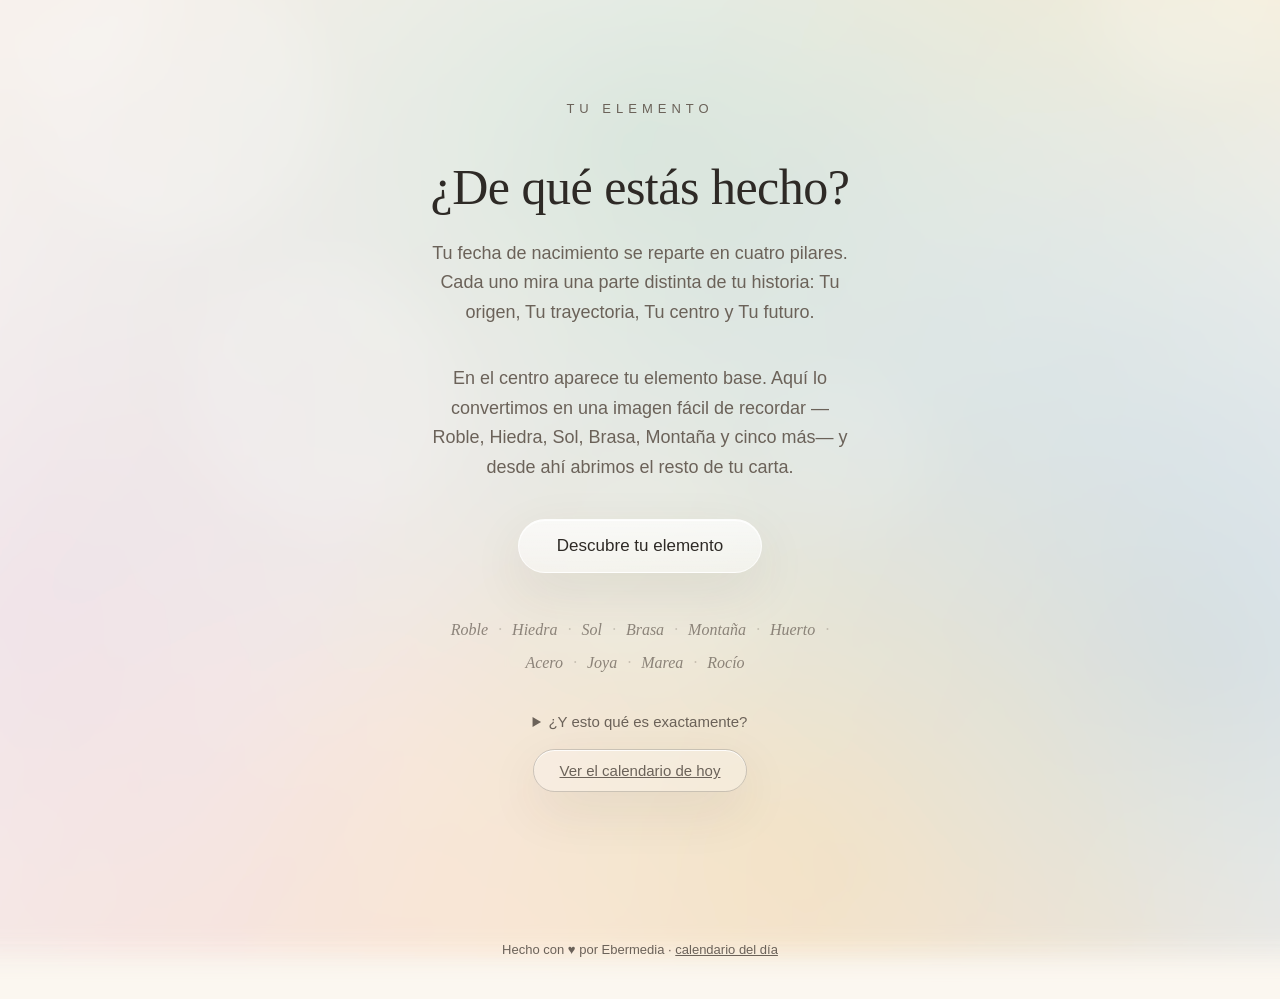
==== index.html @ c02568e8 "Publish Tu Elemento V1 Artx" ====
<!doctype html>
<html lang="es">
<head>
<meta charset="utf-8">
<meta name="viewport" content="width=device-width,initial-scale=1">
<meta http-equiv="Cache-Control" content="no-store, no-cache, must-revalidate, max-age=0">
<meta http-equiv="Pragma" content="no-cache">
<meta http-equiv="Expires" content="0">
<meta name="theme-color" content="#FBF7F0">
<meta name="tu-elemento-release" content="V1 Artx">
<title>Tu Elemento</title>
<style>html,body{margin:0;min-height:100%;background:#FBF7F0;color:#2E2A26;font-family:-apple-system,BlinkMacSystemFont,"Segoe UI",sans-serif}body{display:grid;place-items:center}span{font-family:Georgia,serif;font-style:italic;font-size:18px;opacity:.58}</style>
</head>
<body><span>Abriendo Tu Elemento · Artx…</span><script>location.replace('v11/'+(location.search||''));</script></body>
</html>
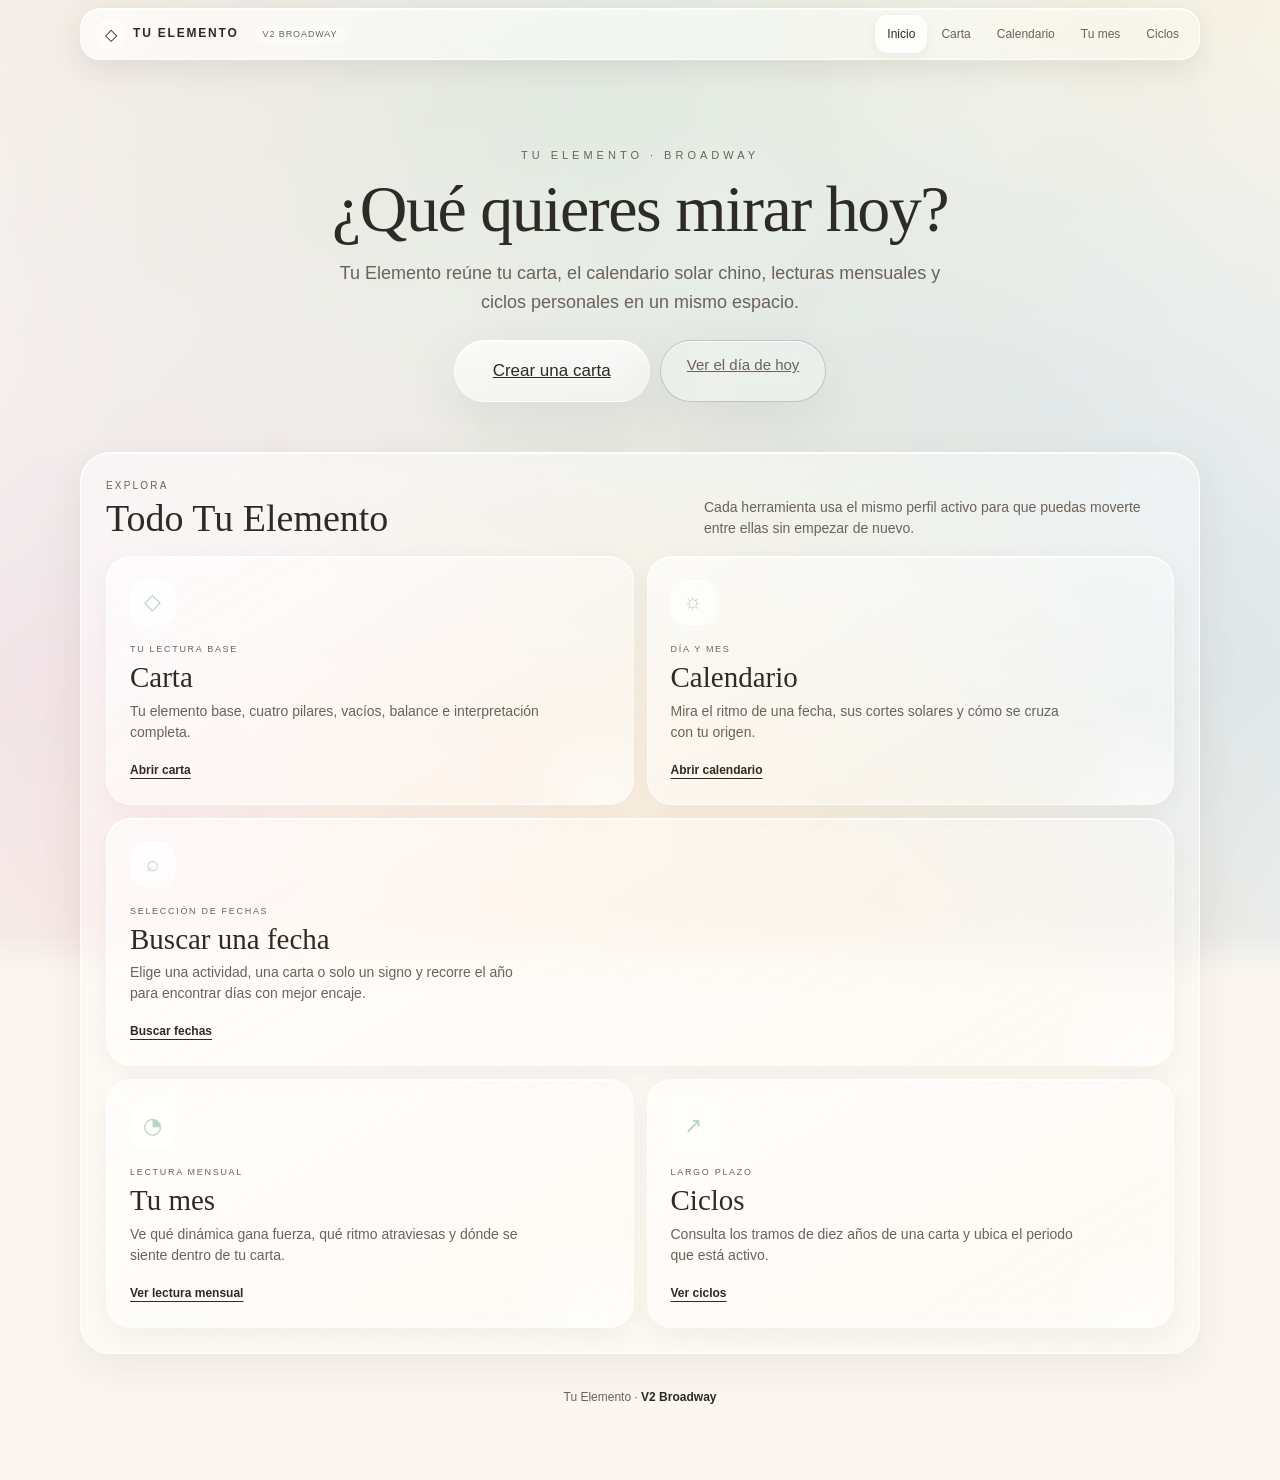
==== commit f81e2718: "Make Broadway ecosystem hub the new home" ====
--- a/index.html
+++ b/index.html
@@ -4,12 +4,48 @@
 <meta charset="utf-8">
 <meta name="viewport" content="width=device-width,initial-scale=1">
 <meta http-equiv="Cache-Control" content="no-store, no-cache, must-revalidate, max-age=0">
-<meta http-equiv="Pragma" content="no-cache">
-<meta http-equiv="Expires" content="0">
 <meta name="theme-color" content="#FBF7F0">
-<meta name="tu-elemento-release" content="V1 Artx">
+<meta name="tu-elemento-release" content="V2 Broadway">
 <title>Tu Elemento</title>
-<style>html,body{margin:0;min-height:100%;background:#FBF7F0;color:#2E2A26;font-family:-apple-system,BlinkMacSystemFont,"Segoe UI",sans-serif}body{display:grid;place-items:center}span{font-family:Georgia,serif;font-style:italic;font-size:18px;opacity:.58}</style>
+<meta name="description" content="Tu carta, calendario solar chino, lectura mensual, búsqueda de fechas y ciclos en un mismo lugar.">
+<link rel="stylesheet" href="v11/app.css?b=2.0.0-broadway">
+<link rel="stylesheet" href="v11/ecosistema.css?b=2.0.0-broadway">
+<link rel="stylesheet" href="v11/broadway-home.css?b=2.0.0-broadway">
 </head>
-<body><span>Abriendo Tu Elemento · Artx…</span><script>location.replace('v11/'+(location.search||''));</script></body>
+<body class="broadwayHome">
+<div id="fondo" aria-hidden="true"></div>
+<main>
+  <header class="bwHero">
+    <p class="bwKicker">Tu Elemento · Broadway</p>
+    <h1 id="bwTitulo">¿Qué quieres mirar hoy?</h1>
+    <p class="bwIntro" id="bwIntro">Tu carta y tus herramientas viven ahora en un mismo lugar.</p>
+    <div class="bwHeroAcciones"><a class="btn" href="nueva.html">Crear una carta</a><a class="btn fantasma" data-tool="calendario" href="calendario.html">Ver el día de hoy</a></div>
+  </header>
+
+  <section class="bwSeccion" id="bwSeccionCartas" hidden>
+    <div class="bwSeccionCab"><div><p class="mini">Tus cartas</p><h2>Aquí están tus cartas</h2></div><p>Abre una lectura o entra directamente al calendario o al mes de esa persona.</p></div>
+    <div class="bwCartas" id="bwCartas"></div>
+  </section>
+
+  <section class="bwSeccion">
+    <div class="bwSeccionCab"><div><p class="mini">Explora</p><h2>Todo Tu Elemento</h2></div><p>Cada herramienta usa el mismo perfil activo para que puedas moverte entre ellas sin empezar de nuevo.</p></div>
+    <div class="bwHerramientas">
+      <a class="bwTool" data-tool="carta" href="carta.html"><span class="bwToolIcon">◇</span><span class="tag">Tu lectura base</span><h3>Carta</h3><p>Tu elemento base, cuatro pilares, vacíos, balance e interpretación completa.</p><span class="abrir">Abrir carta</span></a>
+      <a class="bwTool" data-tool="calendario" href="calendario.html"><span class="bwToolIcon">☼</span><span class="tag">Día y mes</span><h3>Calendario</h3><p>Mira el ritmo de una fecha, sus cortes solares y cómo se cruza con tu origen.</p><span class="abrir">Abrir calendario</span></a>
+      <a class="bwTool bwToolDestacado" data-tool="buscar" href="calendario.html?vista=buscar"><span class="bwToolIcon">⌕</span><span class="tag">Selección de fechas</span><h3>Buscar una fecha</h3><p>Elige una actividad, una carta o solo un signo y recorre el año para encontrar días con mejor encaje.</p><span class="abrir">Buscar fechas</span></a>
+      <a class="bwTool" data-tool="mes" href="mes.html"><span class="bwToolIcon">◔</span><span class="tag">Lectura mensual</span><h3>Tu mes</h3><p>Ve qué dinámica gana fuerza, qué ritmo atraviesas y dónde se siente dentro de tu carta.</p><span class="abrir">Ver lectura mensual</span></a>
+      <a class="bwTool" data-tool="ciclos" href="ciclos.html"><span class="bwToolIcon">↗</span><span class="tag">Largo plazo</span><h3>Ciclos</h3><p>Consulta los tramos de diez años de una carta y ubica el periodo que está activo.</p><span class="abrir">Ver ciclos</span></a>
+    </div>
+  </section>
+  <p class="bwPie">Tu Elemento · <b>V2 Broadway</b></p>
+</main>
+<script src="v11/release.js?b=2.0.0-broadway"></script>
+<script src="v11/acuarela.js?b=2.0.0-broadway"></script>
+<script src="v11/zonas.js?b=2.0.0-broadway"></script>
+<script src="v11/motor.js?b=2.0.0-broadway"></script>
+<script src="v11/traduccion.js?b=2.0.0-broadway"></script>
+<script src="v11/base.js?b=2.0.0-broadway"></script>
+<script src="v11/ecosistema.js?b=2.0.0-broadway"></script>
+<script src="v11/broadway-home.js?b=2.0.0-broadway"></script>
+</body>
 </html>
--- a/v11/app.css
+++ b/v11/app.css
@@ -0,0 +1,526 @@
+/* TU ELEMENTO — estilos compartidos por la carta y el calendario */
+
+  :root {
+    --tinta:#2E2A26; --tinta-suave:#6B6259; --papel:#FBF7F0;
+    --serif:Georgia,'Iowan Old Style','Times New Roman',serif;
+    --sans:ui-sans-serif,-apple-system,'Segoe UI',Helvetica,Arial,sans-serif;
+  }
+  * { box-sizing:border-box; -webkit-tap-highlight-color:transparent; }
+  html,body { margin:0; padding:0; }
+  body { background:var(--papel); color:var(--tinta); font-family:var(--sans);
+         font-size:17px; line-height:1.65; overflow-x:hidden; }
+  /* El fondo vive en su propia capa del compositor: se rasteriza una vez
+     y el scroll ya no lo repinta. translateZ(0) es lo que fuerza la capa. */
+  #fondo { position:fixed; inset:0; z-index:0;
+           background-size:cover; background-position:center;
+           transform:translateZ(0); will-change:transform;
+           transition:background-image .6s ease; }
+  #fondo svg { width:100%; height:100%; display:block; }
+  main { position:relative; z-index:1; min-height:100vh;
+         display:flex; align-items:center; justify-content:center; padding:40px 24px; }
+  .pantalla { display:none; width:100%; max-width:560px; text-align:center;
+              animation:entrar .55s cubic-bezier(.2,.7,.3,1) both; }
+  .pantalla.viva { display:block; }
+  @keyframes entrar { from{opacity:0; transform:translateY(14px)} to{opacity:1; transform:none} }
+  @media (prefers-reduced-motion:reduce){ .pantalla{animation:none} #fondo{transition:none} }
+
+  .marca { font-family:var(--sans); font-size:13px; letter-spacing:5px;
+           text-transform:uppercase; color:var(--tinta-suave); margin:0 0 40px; }
+  h1 { font-family:var(--serif); font-weight:400; font-size:clamp(34px,7vw,50px);
+       line-height:1.15; letter-spacing:-.5px; margin:0 0 22px; }
+  .bajada { font-size:18px; color:var(--tinta-suave); margin:0 auto 36px; max-width:430px; }
+  .bajada strong { color:var(--tinta); font-weight:500; }
+
+  .btn { font-family:var(--sans); font-size:17px; font-weight:500; color:var(--papel);
+         background:var(--tinta); border:0; border-radius:100px; padding:16px 38px;
+         cursor:pointer; transition:transform .15s, opacity .15s; }
+  .btn:hover { transform:translateY(-2px); }
+  .btn:active { transform:translateY(0); }
+  .btn:disabled { opacity:.35; cursor:default; transform:none; }
+  .btn.fantasma { background:transparent; color:var(--tinta-suave);
+                  border:1px solid rgba(0,0,0,.18); font-size:15px; padding:12px 26px; }
+
+  .diez { display:flex; flex-wrap:wrap; gap:7px 10px; justify-content:center;
+          margin:44px auto 0; max-width:420px; }
+  .diez span { font-family:var(--serif); font-size:16px; font-style:italic;
+               color:var(--tinta-suave); opacity:.75; }
+  .diez span::after { content:'·'; margin-left:10px; opacity:.4; }
+  .diez span:last-child::after { content:''; }
+
+  details { margin-top:34px; text-align:left; max-width:430px; margin-inline:auto; }
+  summary { cursor:pointer; font-size:15px; color:var(--tinta-suave); text-align:center; }
+  details p { font-size:15px; color:var(--tinta-suave); margin:14px 0 0; }
+
+  form { text-align:left; }
+  .campo { margin-bottom:22px; }
+  label { display:block; font-size:14px; font-weight:500; margin-bottom:7px; }
+  .pista { font-weight:400; color:var(--tinta-suave); font-size:13px; }
+  select, input { width:100%; font-family:var(--sans); font-size:16px; padding:12px 14px;
+                  border:1px solid rgba(0,0,0,.16); border-radius:10px;
+                  background:rgba(255,255,255,.62); color:var(--tinta); }
+  select:focus, input:focus { outline:2px solid rgba(0,0,0,.35); outline-offset:1px; }
+  .trio { display:grid; grid-template-columns:1fr 1.4fr 1fr; gap:9px; }
+  .duo { display:grid; grid-template-columns:1fr 1fr; gap:9px; }
+  #sugerencias { list-style:none; margin:4px 0 0; padding:5px; position:absolute;
+                 left:0; right:0; z-index:20; background:#FFFDF9; border-radius:11px;
+                 box-shadow:0 6px 24px rgba(0,0,0,.14); max-height:250px; overflow-y:auto;
+                 display:none; }
+  #sugerencias.abierto { display:block; }
+  #sugerencias li { padding:10px 12px; border-radius:7px; cursor:pointer; font-size:15px; }
+  #sugerencias li[aria-selected="true"], #sugerencias li:hover { background:rgba(0,0,0,.06); }
+  #sugerencias li .pais { color:var(--tinta-suave); font-size:13px; }
+  .elegido { font-size:14px; color:var(--tinta-suave); margin:8px 0 0; }
+  .elegido b { font-weight:500; color:var(--tinta); }
+  .error { color:#A33; font-size:14px; margin:8px 0 0; min-height:20px; }
+  .acciones { display:flex; gap:10px; align-items:center; margin-top:8px; }
+
+  #tarjetaCaja svg { width:100%; max-width:352px; height:auto; border-radius:14px;
+                     box-shadow:0 6px 34px rgba(0,0,0,.16); }
+
+  /* Todo el contenido va sobre papel sólido. El texto plano sobre acuarela
+     era ilegible y además no invitaba a leer nada. */
+  .hoja { background:rgba(255,253,249,.93); border-radius:16px;
+          box-shadow:0 2px 18px rgba(0,0,0,.07); padding:22px 24px;
+          margin:16px auto 0; max-width:520px; text-align:left; }
+  .hoja h2 { font-family:var(--serif); font-weight:400; font-size:23px;
+             margin:0 0 4px; letter-spacing:-.3px; }
+  .hoja .sub { font-size:14px; color:var(--tinta-suave); margin:0 0 16px; }
+  .hoja p { margin:0 0 11px; }
+  .hoja p:last-child { margin-bottom:0; }
+  .tension { font-family:var(--serif); font-style:italic; }
+
+  /* LOS CUATRO PILARES COMO CUATRO COLUMNAS.
+     Se llaman pilares porque la carta clásica se dibuja así: en columnas
+     verticales. Renderizarlos como lista era perder la estructura. */
+  .columnas { display:grid; grid-template-columns:repeat(var(--n,4),minmax(0,1fr));
+              gap:7px; margin:6px 0 0; width:100%; max-width:100%; }
+  /* Cada pilar es un botón que SE VE botón. Antes eran columnas
+     transparentes con un ▾ gris: nadie adivinaba que se podían tocar,
+     y en celular no hay hover que lo insinúe. */
+  .col { border:1px solid rgba(0,0,0,.13); border-radius:11px;
+         background:rgba(255,255,255,.55); font:inherit; color:inherit;
+         cursor:pointer; padding:12px 4px 10px; text-align:center; min-width:0; overflow:hidden;
+         transition:background .18s, border-color .18s, transform .12s; }
+  .col:hover { background:#fff; border-color:rgba(0,0,0,.26); }
+  .col:active { transform:scale(.97); }
+  .col:focus-visible { outline:2px solid var(--tinta); outline-offset:2px; }
+  .col[aria-expanded="true"] { background:#fff; border-color:var(--acento,#777);
+                               border-width:2px; padding:11px 3px 9px; }
+  .col .rot { display:block; font-size:9px; letter-spacing:1.25px; min-width:0;
+              text-transform:uppercase; color:var(--tinta-suave); margin-bottom:6px; }
+  .col .an { display:block; font-family:var(--serif); font-size:clamp(14px,3.8vw,19px); line-height:1.12; min-width:0; overflow-wrap:anywhere; }
+  .col .el { display:block; font-family:var(--serif); font-style:italic;
+             font-size:13px; color:var(--tinta-suave); margin-top:1px; }
+  /* La etiqueta dice con palabras lo que un icono nunca dice bien */
+  .col .vac { display:inline-block; margin-top:5px; font-size:9.5px; letter-spacing:1.3px;
+              text-transform:uppercase; padding:2px 7px; border-radius:100px;
+              background:rgba(0,0,0,.09); color:var(--tinta-suave); }
+  .col .mas { display:inline-block; margin-top:9px; font-size:11px; letter-spacing:.6px;
+              padding:3px 10px; border-radius:100px; background:var(--acento,#777);
+              color:#fff; opacity:.88; }
+  .col[aria-expanded="true"] .mas { background:transparent; color:var(--tinta-suave);
+                                    box-shadow:inset 0 0 0 1px rgba(0,0,0,.2); }
+
+  .panel { display:none; border-top:1px solid rgba(0,0,0,.10);
+           padding:16px 2px 2px; margin-top:14px; }
+  .panel.abierto { display:block; animation:entrar .3s both; }
+  .panel .quien { font-size:13px; letter-spacing:1.4px; text-transform:uppercase;
+                  color:var(--tinta-suave); margin:0 0 6px; }
+
+  /* Interacciones: lo específico, lo que no le sale a todos */
+  .inter { border-left:3px solid var(--acento,#999); padding:2px 0 2px 14px; margin:0 0 16px; }
+  .inter:last-child { margin-bottom:0; }
+  .inter .quienes { font-family:var(--serif); font-size:18px; margin:0 0 4px; }
+
+  /* Balance como barras, no como frases */
+  .barras { display:grid; grid-template-columns:repeat(5,1fr); gap:9px;
+            align-items:end; height:74px; margin:2px 0 14px; }
+  .barra { display:flex; flex-direction:column; justify-content:flex-end; height:100%; }
+  .barra i { display:block; border-radius:4px 4px 0 0; background:var(--acento,#999); }
+  .barra b { font-size:10.5px; font-weight:400; letter-spacing:1.2px; text-transform:uppercase;
+             color:var(--tinta-suave); text-align:center; margin-top:6px; }
+  .barra.cero i { opacity:.2; }
+  .barra.cero b { opacity:.45; }
+
+  /* LÍNEA DEL TIEMPO. Vertical, no horizontal: en celular una tira de
+     nueve décadas de lado obliga a hacer scroll lateral, que nadie hace. */
+  .tl { list-style:none; margin:0; padding:0; text-align:left; }
+  .tl li { display:grid; grid-template-columns:66px 1fr; gap:14px;
+           padding:14px 0; border-top:1px solid rgba(0,0,0,.09); }
+  .tl li:first-child { border-top:0; }
+  .tl .edad { font-family:var(--serif); font-size:20px; line-height:1.1; padding-top:2px; }
+  .tl .edad small { display:block; font-family:var(--sans); font-size:11px;
+                    color:var(--tinta-suave); letter-spacing:.4px; }
+  .tl .cuerpo p { margin:0 0 6px; }
+  .tl .cuerpo p:last-child { margin-bottom:0; }
+  .tl .cab { font-family:var(--serif); font-size:19px; }
+  .tl .cab em { font-style:italic; color:var(--tinta-suave); font-size:15px; }
+  .tl .ahora { background:rgba(255,255,255,.72); border-radius:12px;
+               padding:16px 14px; border-top:0; box-shadow:inset 0 0 0 2px var(--acento,#999); }
+  .tl .sello { display:inline-block; font-size:10px; letter-spacing:1.6px;
+               text-transform:uppercase; background:var(--acento,#777); color:#fff;
+               padding:3px 9px; border-radius:100px; margin-bottom:7px; }
+  .tl .futuro { opacity:.62; }
+  .tl .vac { font-size:10px; letter-spacing:1.2px; text-transform:uppercase;
+             background:rgba(0,0,0,.08); padding:2px 7px; border-radius:100px;
+             color:var(--tinta-suave); margin-left:6px; }
+  /* VIDRIO LÍQUIDO.
+     El brillo interior del borde superior es lo que vende el efecto:
+     simula que la luz pega en el canto de una lámina. La acuarela del
+     fondo se transparenta a través del desenfoque. */
+  .vidrio { position:relative;
+            background:linear-gradient(158deg, rgba(255,255,255,.58), rgba(255,255,255,.26));
+            -webkit-backdrop-filter:blur(22px) saturate(180%);
+            backdrop-filter:blur(22px) saturate(180%);
+            border:1px solid rgba(255,255,255,.6); border-radius:24px;
+            box-shadow:0 10px 36px rgba(0,0,0,.10), inset 0 1px 0 rgba(255,255,255,.85);
+            padding:26px 24px; margin:0 auto; max-width:520px; text-align:left; }
+  @supports not (backdrop-filter:blur(1px)) {
+    .vidrio { background:rgba(255,253,249,.92); }
+  }
+
+  /* Navegación entre días */
+  .nav { display:flex; align-items:center; justify-content:space-between;
+         gap:10px; max-width:520px; margin:0 auto 14px; }
+  .nav button { width:46px; height:46px; border-radius:50%; border:1px solid rgba(255,255,255,.6);
+                background:rgba(255,255,255,.42);
+                -webkit-backdrop-filter:blur(14px); backdrop-filter:blur(14px);
+                font-size:19px; color:var(--tinta); cursor:pointer; line-height:1;
+                box-shadow:0 3px 14px rgba(0,0,0,.08), inset 0 1px 0 rgba(255,255,255,.8);
+                transition:transform .16s, background .16s; }
+  .nav button:hover { background:rgba(255,255,255,.68); }
+  .nav button:active { transform:scale(.9); }
+  .nav .hoy { width:auto; padding:0 18px; border-radius:100px; font-size:14px; }
+
+  .diaCab { text-align:center; margin-bottom:4px; }
+  .diaCab .dow { font-size:12px; letter-spacing:3px; text-transform:uppercase;
+                 color:var(--tinta-suave); }
+  .diaCab .num { font-family:var(--serif); font-size:74px; line-height:1; margin:2px 0; }
+  .diaCab .mes { font-family:var(--serif); font-style:italic; font-size:19px;
+                 color:var(--tinta-suave); }
+  .diaCab .pil { margin-top:12px; font-family:var(--serif); font-size:22px; }
+
+  .tipoDia { font-family:var(--serif); font-size:24px; text-align:center;
+             margin:16px 0 0; }
+  .medidor { height:7px; border-radius:99px; background:rgba(0,0,0,.09);
+             overflow:hidden; margin:18px 0 6px; }
+  .medidor i { display:block; height:100%; border-radius:99px; background:var(--acento,#888);
+               transition:width .5s cubic-bezier(.2,.7,.3,1); }
+  .medidor + .leyenda { font-size:14px; color:var(--tinta-suave); text-align:center; margin:0; }
+
+  .capasTiempo { display:grid; grid-template-columns:1fr 1fr; gap:12px; margin-top:22px; }
+  .capaTiempo { padding:16px 16px 15px; border-radius:20px; text-align:left;
+                background:rgba(255,255,255,.46); border:1px solid rgba(255,255,255,.70);
+                box-shadow:inset 0 1px 0 rgba(255,255,255,.72); }
+  .capaTiempo span { display:block; font-size:10px; letter-spacing:1.7px; text-transform:uppercase;
+                     color:var(--tinta-suave); margin-bottom:6px; }
+  .capaTiempo strong { display:block; font-family:var(--serif); font-size:23px; font-weight:500; }
+  .capaTiempo p { margin:8px 0 0; font-size:14px; line-height:1.48; color:var(--tinta-suave); }
+  @media (max-width:460px) { .capasTiempo { grid-template-columns:1fr; } }
+
+  .listas { display:grid; grid-template-columns:1fr 1fr; gap:18px; margin-top:22px; }
+  @media (max-width:460px) { .listas { grid-template-columns:1fr; } }
+  .listas h3 { font-size:11px; letter-spacing:1.8px; text-transform:uppercase;
+               margin:0 0 8px; color:var(--tinta-suave); font-weight:500; }
+  .listas ul { list-style:none; margin:0; padding:0; }
+  .listas li { font-size:15px; padding:5px 0 5px 17px; position:relative; line-height:1.45; }
+  .listas li::before { position:absolute; left:0; top:5px; font-size:13px; }
+  .si li::before { content:'+'; color:#4F7A5C; }
+  .no li::before { content:'−'; color:#B5563F; }
+
+  .roce { margin-top:20px; padding:13px 15px; border-radius:14px;
+          background:rgba(120,102,82,.09); border:1px solid rgba(255,255,255,.52); font-size:14.5px; }
+  .roce b { font-weight:500; }
+
+  #diaCaja { animation:deslizar .42s cubic-bezier(.2,.7,.3,1) both; }
+  @keyframes deslizar { from{opacity:0; transform:translateX(var(--dir,14px)) scale(.985)} to{opacity:1; transform:none} }
+  @media (prefers-reduced-motion:reduce){ #diaCaja{animation:none} }
+  .pie { position:relative; z-index:1; text-align:center; padding:26px;
+         font-size:13px; color:var(--tinta-suave); }
+  .pie a { color:inherit; }
+
+/* ══════════════════════════════════════════════════════════════
+   MOVIMIENTO
+   Una sola curva para todo, para que la app se sienta de una pieza.
+   ══════════════════════════════════════════════════════════════ */
+:root {
+  --curva: cubic-bezier(.22,.68,.24,1);
+  --curva-suave: cubic-bezier(.34,.9,.3,1);
+}
+
+/* Entrada escalonada: los hijos aparecen uno tras otro, no de golpe. */
+.escalona > * { animation: subir .5s var(--curva) both; }
+.escalona > *:nth-child(1) { animation-delay:.02s }
+.escalona > *:nth-child(2) { animation-delay:.07s }
+.escalona > *:nth-child(3) { animation-delay:.12s }
+.escalona > *:nth-child(4) { animation-delay:.17s }
+.escalona > *:nth-child(5) { animation-delay:.22s }
+.escalona > *:nth-child(6) { animation-delay:.27s }
+.escalona > *:nth-child(n+7) { animation-delay:.31s }
+@keyframes subir { from{opacity:0; transform:translateY(16px) scale(.985)} to{opacity:1; transform:none} }
+
+/* ── CALENDARIO DE MES ────────────────────────────────────── */
+.mesNav { display:flex; align-items:center; justify-content:space-between;
+          max-width:520px; margin:0 auto 12px; gap:10px; }
+.mesNav .titulo { font-family:var(--serif); font-size:22px; text-align:center; flex:1;
+                  text-transform:capitalize; }
+
+.rejilla { display:grid; grid-template-columns:repeat(7,1fr); gap:5px; }
+.rejilla .dowCab { text-align:center; font-size:10px; letter-spacing:1px;
+                   text-transform:uppercase; color:var(--tinta-suave); padding-bottom:6px; }
+.celda { position:relative; aspect-ratio:1; border:0; border-radius:13px; cursor:pointer;
+         background:rgba(255,255,255,.34);
+         -webkit-backdrop-filter:blur(9px); backdrop-filter:blur(9px);
+         box-shadow:inset 0 1px 0 rgba(255,255,255,.6);
+         font:inherit; color:inherit; display:flex; flex-direction:column;
+         align-items:center; justify-content:center; gap:4px;
+         transition:transform .22s var(--curva), background .22s, box-shadow .22s;
+         animation:aparecerCelda .34s var(--curva) both; }
+@keyframes aparecerCelda { from{opacity:0; transform:scale(.86)} to{opacity:1; transform:none} }
+.celda:hover { background:rgba(255,255,255,.62); transform:translateY(-2px) scale(1.04); }
+.celda:active { transform:scale(.94); }
+.celda:focus-visible { outline:2px solid var(--tinta); outline-offset:2px; }
+.celda .n { font-family:var(--serif); font-size:16px; line-height:1; }
+.celda .pt { width:16px; height:3px; border-radius:99px; background:var(--acento,#999); }
+.celda.fuera { opacity:.32; }
+.celda.hoy { box-shadow:inset 0 0 0 2px var(--acento,#777), inset 0 1px 0 rgba(255,255,255,.6); }
+
+/* ── TRANSICIÓN MES ⇄ DÍA ─────────────────────────────────── */
+/* La rejilla se aleja y encoge mientras el día crece desde el fondo:
+   lee como un acercamiento, no como un cambio de página. */
+.zoomEntra { animation:zoomEntra .44s var(--curva-suave) both; }
+.zoomSale  { animation:zoomSale  .30s var(--curva) both; }
+@keyframes zoomEntra { from{opacity:0; transform:scale(.90)} to{opacity:1; transform:none} }
+@keyframes zoomSale  { from{opacity:0; transform:scale(1.06)} to{opacity:1; transform:none} }
+
+.cambiaVista { display:flex; justify-content:center; gap:6px; margin:0 auto 16px;
+               max-width:250px; padding:4px; border-radius:100px;
+               background:rgba(255,255,255,.34); border:1px solid rgba(255,255,255,.5);
+               -webkit-backdrop-filter:blur(12px); backdrop-filter:blur(12px); }
+.cambiaVista button { flex:1; border:0; background:transparent; font:inherit; font-size:14px;
+                      color:var(--tinta-suave); padding:8px 4px; border-radius:100px;
+                      cursor:pointer; transition:background .22s var(--curva), color .22s; }
+.cambiaVista button[aria-pressed="true"] { background:rgba(255,255,255,.85); color:var(--tinta);
+                                           box-shadow:0 1px 6px rgba(0,0,0,.07); }
+
+@media (prefers-reduced-motion:reduce) {
+  .escalona > *, .celda, .zoomEntra, .zoomSale { animation:none !important; }
+  .celda { transition:none; }
+}
+
+
+/* ═══ ZEN DIFFUSE V4 ═══ */
+:root { --acento-2:#D7D3C9; --acento-3:#E9D7C9; --borde-vidrio:rgba(255,255,255,.72); --sombra-suave:0 18px 54px rgba(69,52,39,.09); }
+#fondo { inset:-4%; opacity:.98; filter:blur(12px) saturate(106%); transform:scale(1.04) translateZ(0); background-size:cover; background-position:center; transition:opacity .45s ease, background-image .7s ease; }
+body::before { content:''; position:fixed; inset:0; z-index:0; pointer-events:none; background:radial-gradient(circle at 18% 12%,rgba(255,255,255,.42),transparent 26%),radial-gradient(circle at 78% 22%,rgba(255,255,255,.22),transparent 22%),radial-gradient(circle at 44% 84%,rgba(255,255,255,.26),transparent 28%); filter:blur(18px); }
+main { position:relative; z-index:1; }
+.btn,.vidrio,.hoja,.inter,.col,.cambiaVista,.nav button,.mesNav { -webkit-backdrop-filter:blur(22px) saturate(150%); backdrop-filter:blur(22px) saturate(150%); border-color:var(--borde-vidrio); box-shadow:var(--sombra-suave),inset 0 1px 0 rgba(255,255,255,.84); }
+.btn { background:linear-gradient(180deg,rgba(255,255,255,.72),rgba(255,255,255,.44)); color:var(--tinta); border:1px solid var(--borde-vidrio); }
+.btn.fantasma { background:rgba(255,255,255,.26); }
+.hoja,.vidrio,.inter { background:linear-gradient(155deg,rgba(255,255,255,.62),rgba(255,255,255,.34)); border-radius:26px; }
+.hoja { padding:23px 21px; margin-bottom:18px; }
+.inter { padding:16px; }
+input,select { background:rgba(255,255,255,.58); border:1px solid rgba(255,255,255,.76); -webkit-backdrop-filter:blur(15px); backdrop-filter:blur(15px); box-shadow:inset 0 1px 0 rgba(255,255,255,.82),0 10px 30px rgba(75,58,44,.045); }
+.iconito { display:inline-flex!important; align-items:center; justify-content:center; width:18px!important; height:18px!important; min-width:18px; flex:0 0 18px; line-height:1; vertical-align:-3px; margin-right:7px; border-radius:999px; background:rgba(255,255,255,.48); box-shadow:inset 0 1px 0 rgba(255,255,255,.72); }
+.iconito svg { display:block!important; width:12px!important; height:12px!important; max-width:12px!important; max-height:12px!important; overflow:visible; fill:none!important; stroke:var(--acento,#5f5a54)!important; stroke-width:1.65; stroke-linecap:round; stroke-linejoin:round; }
+.titIcon { display:flex; align-items:center; gap:9px; }
+.titIcon .iconito { width:22px!important; height:22px!important; min-width:22px; margin-right:0; }
+.titIcon .iconito svg { width:14px!important; height:14px!important; max-width:14px!important; max-height:14px!important; }
+.titIcon.cent { justify-content:center; }
+.col .rot { display:flex; align-items:center; justify-content:center; gap:5px; }
+.col .iconito { width:14px!important; height:14px!important; min-width:14px; margin-right:0; }
+.col .iconito svg { width:9px!important; height:9px!important; max-width:9px!important; max-height:9px!important; }
+.diaCab .pil .iconito { width:18px!important; height:18px!important; margin-right:8px; }
+.revela-prep { opacity:0; transform:translate3d(0,14px,0) scale(.99); filter:blur(4px); transition:opacity .62s cubic-bezier(.22,.68,.24,1) var(--reveal-delay,0ms),transform .62s cubic-bezier(.22,.68,.24,1) var(--reveal-delay,0ms),filter .48s ease var(--reveal-delay,0ms); }
+.revela-prep.revela-viva { opacity:1; transform:none; filter:blur(0); }
+.celda { background:linear-gradient(180deg,rgba(255,255,255,.60),rgba(255,255,255,.30)); border:1px solid rgba(255,255,255,.50); border-radius:17px; box-shadow:0 8px 24px rgba(64,48,36,.065),inset 0 1px 0 rgba(255,255,255,.78); }
+.celda:active { transform:scale(.92); }
+.celda.hoy { box-shadow:0 8px 24px rgba(64,48,36,.07),inset 0 0 0 1.5px var(--acento,#777),inset 0 1px 0 rgba(255,255,255,.82); }
+@media (prefers-reduced-motion:reduce){.revela-prep,.revela-prep.revela-viva{opacity:1;transform:none;filter:none;transition:none;}}
+
+.mesNav .hoyMes { width:auto; min-width:48px; height:34px; padding:0 12px; border:1px solid rgba(255,255,255,.64); border-radius:999px; background:rgba(255,255,255,.50); color:var(--tinta); font:inherit; font-size:12px; cursor:pointer; -webkit-backdrop-filter:blur(16px); backdrop-filter:blur(16px); box-shadow:inset 0 1px 0 rgba(255,255,255,.82); transition:transform .18s var(--curva),background .18s ease; }
+.mesNav .hoyMes:active { transform:scale(.92); }
+
+
+/* ═══ PULIDO V5 · pilares + navegación mensual ═══ */
+[hidden] { display:none !important; }
+.columnas { overflow:visible; }
+.col .rot { white-space:nowrap; overflow:hidden; text-overflow:clip; }
+.col .mas { max-width:100%; }
+.mesNav { display:grid; grid-template-columns:44px minmax(0,1fr) 44px; align-items:center; gap:10px; }
+.mesNav .titulo { width:100%; text-align:center; justify-self:center; }
+.mesNav > button { width:44px; height:40px; padding:0; border-radius:999px; border:1px solid rgba(255,255,255,.65); background:rgba(255,255,255,.46); color:var(--tinta); font:inherit; font-size:20px; cursor:pointer; -webkit-backdrop-filter:blur(16px); backdrop-filter:blur(16px); box-shadow:inset 0 1px 0 rgba(255,255,255,.82); transition:transform .18s var(--curva),background .18s ease; }
+.mesNav > button:active { transform:scale(.91); }
+@media (max-width:430px) {
+  .columnas { gap:6px; }
+  .col { padding:11px 2px 9px; border-radius:16px; }
+  .col[aria-expanded="true"] { padding:10px 1px 8px; }
+  .col .rot { font-size:8.2px; letter-spacing:.95px; gap:3px; }
+  .col .iconito { width:11px!important; height:11px!important; min-width:11px; }
+  .col .iconito svg { width:7px!important; height:7px!important; max-width:7px!important; max-height:7px!important; }
+  .col .an { font-size:clamp(13px,3.7vw,16px); }
+  .col .el { font-size:11.5px; }
+  .col .vac { font-size:8px; padding:2px 5px; letter-spacing:1px; }
+  .col .mas { margin-top:7px; font-size:10px; padding:3px 8px; }
+}
+
+
+/* ═══ V6 · tarjeta compartible + CTA externo ═══ */
+#tarjetaCaja svg { width:100%; height:auto; display:block; border-radius:28px; overflow:hidden; box-shadow:0 18px 44px rgba(55,42,35,.08); }
+.bajoTarjeta { display:flex; justify-content:center; margin:12px 0 18px; }
+.ctaLectura {
+  display:inline-flex; align-items:center; justify-content:center;
+  min-height:46px; padding:0 18px; border-radius:999px;
+  background:linear-gradient(180deg, rgba(255,255,255,.72), rgba(255,255,255,.46));
+  border:1px solid rgba(255,255,255,.75); box-shadow:var(--sombra-suave), inset 0 1px 0 rgba(255,255,255,.9);
+  font-size:14px; letter-spacing:.4px; color:var(--tinta-suave);
+  -webkit-backdrop-filter:blur(16px) saturate(150%); backdrop-filter:blur(16px) saturate(150%);
+}
+.hoja h2.titIcon { margin-bottom:10px; }
+.barras .barra b { text-transform:capitalize; }
+
+
+/* ═══ V7 · resultado primero, tarjeta al cierre ═══ */
+.resultadoHero {
+  text-align:center; padding:4px 10px 24px; margin:0 auto 4px;
+}
+.resultadoIcono {
+  width:136px; height:136px; margin:0 auto 18px; border-radius:42px;
+  display:flex; align-items:center; justify-content:center;
+  background:linear-gradient(155deg,rgba(255,255,255,.78),rgba(255,255,255,.42));
+  border:1px solid rgba(255,255,255,.82);
+  box-shadow:0 22px 60px rgba(63,47,35,.10), inset 0 1px 0 rgba(255,255,255,.95);
+  -webkit-backdrop-filter:blur(22px) saturate(155%); backdrop-filter:blur(22px) saturate(155%);
+}
+.resultadoIcono .iconito {
+  width:104px!important; height:104px!important; min-width:104px; margin:0; border-radius:34px;
+  background:rgba(255,255,255,.30); box-shadow:none;
+}
+.resultadoIcono .iconito svg {
+  width:70px!important; height:70px!important; max-width:70px!important; max-height:70px!important;
+  stroke-width:1.35;
+}
+.resultadoKicker { margin:0 0 5px; font-size:12px; font-weight:700; text-transform:uppercase; letter-spacing:4px; color:var(--tinta-suave); }
+.resultadoNombre { margin:0; font-size:clamp(48px,13vw,68px); line-height:.98; letter-spacing:-1.8px; }
+.resultadoElemento { margin:12px 0 0; font-size:13px; font-weight:700; text-transform:uppercase; letter-spacing:4px; color:var(--acento,var(--tinta-suave)); }
+.resultadoFrase { max-width:480px; margin:24px auto 0; font-family:var(--serif); font-style:italic; font-size:clamp(24px,6.5vw,32px); line-height:1.2; color:var(--tinta); text-wrap:balance; }
+.resultadoDescripcion { margin:14px auto 0; max-width:420px; font-size:16px; line-height:1.5; color:var(--tinta-suave); }
+.resultadoAcciones { justify-content:center; margin:4px 0 12px; }
+.resultadoAcciones .btn { min-width:210px; }
+
+.compartirMarco {
+  margin:58px 0 8px; padding:22px 18px 18px; border-radius:34px;
+  border:1px solid rgba(255,255,255,.82);
+  background:linear-gradient(155deg,rgba(255,255,255,.50),rgba(255,255,255,.25));
+  box-shadow:0 24px 70px rgba(65,49,37,.10), inset 0 1px 0 rgba(255,255,255,.92);
+  -webkit-backdrop-filter:blur(24px) saturate(155%); backdrop-filter:blur(24px) saturate(155%);
+}
+.compartirMarco > h2 { margin:2px 0 7px; justify-content:center; }
+.compartirIntro { text-align:center; max-width:410px; margin:0 auto 18px!important; }
+.compartirAcciones { justify-content:center; margin-top:18px; flex-wrap:wrap; }
+#tarjetaCaja { overflow:hidden; border-radius:28px; }
+#tarjetaCaja svg { border-radius:28px; }
+@media (max-width:430px) {
+  .resultadoHero { padding-top:0; }
+  .resultadoIcono { width:122px; height:122px; border-radius:38px; }
+  .resultadoIcono .iconito { width:92px!important; height:92px!important; min-width:92px; }
+  .resultadoIcono .iconito svg { width:62px!important; height:62px!important; max-width:62px!important; max-height:62px!important; }
+  .resultadoFrase { max-width:345px; }
+  .compartirMarco { padding:18px 12px 16px; border-radius:30px; }
+  .compartirAcciones .btn { width:100%; }
+}
+
+
+/* ═══ V9.2 · continuidad visual hacia la lectura ═══ */
+.seguirCarta {
+  width:min(100%,430px); margin:0 auto 14px; padding:8px 16px 10px;
+  display:grid; grid-template-columns:1fr auto; grid-template-rows:auto auto;
+  column-gap:14px; align-items:center; border:0; color:var(--tinta);
+  background:transparent; font:inherit; cursor:pointer; text-align:left;
+}
+.seguirTexto {
+  grid-column:1; grid-row:1; font-family:var(--serif); font-size:18px;
+  font-style:italic; line-height:1.15;
+}
+.seguirCarta small {
+  grid-column:1; grid-row:2; margin-top:3px; font-size:11px; line-height:1.25;
+  letter-spacing:1.05px; text-transform:uppercase; color:var(--tinta-suave);
+}
+.seguirFlecha {
+  grid-column:2; grid-row:1 / span 2; width:38px; height:38px; border-radius:999px;
+  display:flex; align-items:center; justify-content:center; font-size:22px;
+  background:rgba(255,255,255,.42); border:1px solid rgba(255,255,255,.72);
+  box-shadow:inset 0 1px 0 rgba(255,255,255,.82),0 8px 24px rgba(58,45,35,.06);
+  -webkit-backdrop-filter:blur(14px); backdrop-filter:blur(14px);
+  animation:seguirPulso 2.2s var(--curva-suave) infinite;
+}
+.seguirCarta:hover .seguirFlecha { transform:translateY(2px); }
+#lectura { scroll-margin-top:18px; }
+#lectura > .hoja:first-child { margin-top:2px; }
+@keyframes seguirPulso {
+  0%,100% { transform:translateY(0); }
+  50% { transform:translateY(5px); }
+}
+@media (max-width:430px) {
+  .resultadoHero { padding-bottom:16px; }
+  .resultadoAcciones { margin-bottom:8px; }
+  .seguirCarta { margin-bottom:8px; padding-left:12px; padding-right:10px; }
+}
+@media (prefers-reduced-motion:reduce) {
+  .seguirFlecha { animation:none; }
+}
+
+/* ═══ V10 · perfiles y cartas guardadas ═══ */
+.bibliotecaCartas {
+  width:min(100%,620px); margin:30px auto 24px; padding:18px;
+  border:1px solid rgba(255,255,255,.72); border-radius:28px;
+  background:linear-gradient(155deg,rgba(255,255,255,.56),rgba(255,255,255,.30));
+  box-shadow:var(--sombra-suave),inset 0 1px 0 rgba(255,255,255,.88);
+  -webkit-backdrop-filter:blur(24px) saturate(150%); backdrop-filter:blur(24px) saturate(150%);
+  text-align:left;
+}
+.bibliotecaCab { display:flex; align-items:flex-start; justify-content:space-between; gap:18px; margin-bottom:14px; }
+.bibliotecaCab h2 { margin:2px 0 4px; font-size:clamp(24px,5vw,31px); }
+.bibliotecaCab .sub { margin:0; font-size:14px; }
+.miniKicker { margin:0; font-size:11px; font-weight:750; letter-spacing:2.3px; text-transform:uppercase; color:var(--tinta-suave); }
+.miniBtn { min-height:38px; padding:0 13px; font-size:13px; white-space:nowrap; }
+.listaPerfiles { display:grid; gap:10px; }
+.perfilCard {
+  display:grid; grid-template-columns:auto minmax(0,1fr); gap:12px 14px; align-items:center;
+  padding:14px; border-radius:22px; background:rgba(255,255,255,.48);
+  border:1px solid rgba(255,255,255,.74); box-shadow:inset 0 1px 0 rgba(255,255,255,.86);
+}
+.perfilIcono { width:48px; height:48px; border-radius:17px; display:grid; place-items:center; background:rgba(255,255,255,.70); }
+.perfilIcono .iconito { width:30px; height:30px; }
+.perfilInfo { min-width:0; display:flex; flex-direction:column; gap:1px; }
+.perfilNombre { font-size:12px; font-weight:750; letter-spacing:1.5px; text-transform:uppercase; color:var(--tinta-suave); overflow:hidden; text-overflow:ellipsis; white-space:nowrap; }
+.perfilInfo strong { font-family:Georgia,serif; font-size:25px; font-weight:500; line-height:1.06; }
+.perfilInfo small { color:var(--tinta-suave); overflow:hidden; text-overflow:ellipsis; white-space:nowrap; }
+.perfilAcciones { grid-column:1/-1; display:flex; align-items:center; gap:8px; flex-wrap:wrap; padding-top:2px; }
+.perfilAccion,.perfilOlvidar { appearance:none; border:0; background:transparent; color:var(--tinta-suave); font:inherit; font-size:13px; padding:8px 10px; border-radius:999px; text-decoration:none; cursor:pointer; }
+.perfilAccion { background:rgba(255,255,255,.42); border:1px solid rgba(255,255,255,.62); }
+.perfilAccion.principal { color:var(--tinta); background:rgba(255,255,255,.68); }
+.perfilOlvidar { margin-left:auto; text-decoration:underline; text-underline-offset:3px; }
+
+.paraQuien { display:grid; grid-template-columns:1fr 1fr; gap:7px; padding:5px; border-radius:999px; background:rgba(255,255,255,.30); border:1px solid rgba(255,255,255,.66); }
+.paraQuienBtn { min-height:46px; border:0; border-radius:999px; background:transparent; color:var(--tinta-suave); font:inherit; font-size:15px; cursor:pointer; transition:transform .22s var(--curva),background .25s var(--curva),box-shadow .25s var(--curva); }
+.paraQuienBtn.activo { color:var(--tinta); background:rgba(255,255,255,.78); box-shadow:0 7px 22px rgba(62,46,35,.07),inset 0 1px 0 #fff; }
+.paraQuienBtn:active { transform:scale(.97); }
+.nombrePersona { margin-top:14px; }
+.nombrePersona[hidden] { display:none!important; }
+.resultadoContexto { width:max-content; max-width:100%; margin:0 auto 12px; padding:7px 13px; border-radius:999px; background:rgba(255,255,255,.46); border:1px solid rgba(255,255,255,.68); color:var(--tinta-suave); font-size:13px; }
+
+.calPerfilBox { width:100%; margin:0 auto 18px; padding:14px 16px; border-radius:24px; text-align:left; background:linear-gradient(155deg,rgba(255,255,255,.60),rgba(255,255,255,.34)); border:1px solid rgba(255,255,255,.76); box-shadow:var(--sombra-suave),inset 0 1px 0 rgba(255,255,255,.88); -webkit-backdrop-filter:blur(22px) saturate(150%); backdrop-filter:blur(22px) saturate(150%); }
+.calPerfilBox label { display:block; margin:0 0 7px; font-size:11px; font-weight:800; letter-spacing:2.1px; text-transform:uppercase; color:var(--tinta-suave); }
+.calPerfilSelect { position:relative; }
+.calPerfilSelect select { width:100%; min-height:50px; padding:0 44px 0 15px; border-radius:17px; font-size:17px; font-weight:650; background:rgba(255,255,255,.62); }
+.calPerfilBox .pista { margin:8px 2px 0; font-size:13px; line-height:1.45; }
+.calSinPerfil { margin:0 0 18px; padding:13px 15px; border-radius:20px; background:rgba(255,255,255,.38); border:1px solid rgba(255,255,255,.62); color:var(--tinta-suave); font-size:14px; line-height:1.5; }
+.calSinPerfil p { margin:0; }
+.olvidarCarta { font-size:13px; }
+
+@media (max-width:520px) {
+  .bibliotecaCab { display:block; }
+  .bibliotecaCab .miniBtn { margin-top:12px; }
+  .perfilOlvidar { width:100%; margin-left:0; text-align:left; padding-left:2px; }
+}
--- a/v11/ecosistema.css
+++ b/v11/ecosistema.css
@@ -0,0 +1,31 @@
+/* TU ELEMENTO V2 BROADWAY — navegación compartida */
+:root{--eco-top:68px}
+body{padding-top:var(--eco-top)}
+.teEcoNav{position:fixed;z-index:1000;top:0;left:0;right:0;height:var(--eco-top);display:flex;align-items:center;justify-content:center;padding:9px 18px;pointer-events:none}
+.teEcoBar{width:min(1120px,100%);min-height:50px;display:flex;align-items:center;gap:16px;padding:6px 8px 6px 16px;border:1px solid rgba(255,255,255,.78);border-radius:20px;background:linear-gradient(145deg,rgba(255,255,255,.70),rgba(255,255,255,.38));box-shadow:0 9px 28px rgba(53,42,34,.09),inset 0 1px 0 rgba(255,255,255,.96);-webkit-backdrop-filter:blur(22px) saturate(160%);backdrop-filter:blur(22px) saturate(160%);pointer-events:auto}
+.teEcoBrand{display:inline-flex;align-items:center;gap:9px;min-width:max-content;color:var(--tinta,#2E2A26);text-decoration:none}
+.teEcoMark{width:27px;height:27px;display:grid;place-items:center;border-radius:9px;border:1px solid rgba(255,255,255,.86);background:rgba(255,255,255,.52);font-family:Georgia,serif;font-size:16px;box-shadow:inset 0 1px 0 rgba(255,255,255,.95)}
+.teEcoBrand span:last-child{font:600 12px/1.1 var(--sans,-apple-system,BlinkMacSystemFont,"Segoe UI",sans-serif);letter-spacing:1.8px;text-transform:uppercase}
+.teEcoLinks{margin-left:auto;display:flex;align-items:center;gap:2px}
+.teEcoLinks a{position:relative;display:inline-flex;align-items:center;justify-content:center;min-height:38px;padding:8px 12px;border-radius:13px;color:var(--tinta-suave,#716960);font:500 12px/1 var(--sans,-apple-system,BlinkMacSystemFont,"Segoe UI",sans-serif);text-decoration:none;white-space:nowrap;transition:background .16s ease,color .16s ease,transform .14s ease}
+.teEcoLinks a:hover{background:rgba(255,255,255,.52);color:var(--tinta,#2E2A26)}
+.teEcoLinks a:active{transform:scale(.97)}
+.teEcoLinks a[aria-current="page"]{background:rgba(255,255,255,.74);color:var(--tinta,#2E2A26);box-shadow:0 3px 12px rgba(53,42,34,.055),inset 0 1px 0 rgba(255,255,255,.96)}
+.teEcoMenuBtn{display:none;margin-left:auto;width:40px;height:40px;padding:0;border:1px solid rgba(255,255,255,.82);border-radius:13px;background:rgba(255,255,255,.55);color:var(--tinta,#2E2A26);cursor:pointer;box-shadow:inset 0 1px 0 rgba(255,255,255,.96)}
+.teEcoMenuBtn span,.teEcoMenuBtn:before,.teEcoMenuBtn:after{content:'';display:block;width:17px;height:1.5px;margin:4px auto;border-radius:2px;background:currentColor;transition:transform .2s ease,opacity .2s ease}
+.teEcoMenuBtn[aria-expanded="true"] span{opacity:0}.teEcoMenuBtn[aria-expanded="true"]:before{transform:translateY(5.5px) rotate(45deg)}.teEcoMenuBtn[aria-expanded="true"]:after{transform:translateY(-5.5px) rotate(-45deg)}
+.teEcoBackdrop{display:none;position:fixed;z-index:998;inset:0;background:rgba(42,34,29,.12);-webkit-backdrop-filter:blur(2px);backdrop-filter:blur(2px)}
+.teEcoVersion{display:inline-flex;align-items:center;padding:4px 8px;border-radius:999px;background:rgba(255,255,255,.38);color:var(--tinta-suave,#716960);font:500 9px/1 var(--sans,-apple-system,BlinkMacSystemFont,"Segoe UI",sans-serif);letter-spacing:.9px;text-transform:uppercase;white-space:nowrap}
+
+@media(max-width:760px){
+  :root{--eco-top:64px}
+  .teEcoNav{padding:7px 10px}
+  .teEcoBar{min-height:48px;border-radius:18px;padding-left:13px}
+  .teEcoMenuBtn{display:block}
+  .teEcoVersion{display:none}
+  .teEcoLinks{position:fixed;z-index:1001;top:69px;left:10px;right:10px;margin:0;padding:10px;display:grid;grid-template-columns:1fr;gap:4px;border:1px solid rgba(255,255,255,.84);border-radius:20px;background:rgba(252,248,242,.94);box-shadow:0 18px 48px rgba(48,38,32,.16),inset 0 1px 0 rgba(255,255,255,.98);-webkit-backdrop-filter:blur(28px) saturate(160%);backdrop-filter:blur(28px) saturate(160%);transform:translateY(-10px) scale(.985);opacity:0;visibility:hidden;pointer-events:none;transition:opacity .16s ease,transform .18s ease,visibility .18s}
+  .teEcoLinks.abierto{transform:none;opacity:1;visibility:visible;pointer-events:auto}
+  .teEcoLinks a{justify-content:flex-start;min-height:47px;padding:11px 14px;border-radius:14px;font-size:15px}
+  .teEcoBackdrop.abierto{display:block}
+}
+@media(prefers-reduced-motion:reduce){.teEcoLinks,.teEcoLinks a,.teEcoMenuBtn span,.teEcoMenuBtn:before,.teEcoMenuBtn:after{transition:none}}
--- a/v11/broadway-home.css
+++ b/v11/broadway-home.css
@@ -0,0 +1,51 @@
+/* TU ELEMENTO V2 BROADWAY — inicio del ecosistema */
+body.broadwayHome{min-height:100vh}
+.broadwayHome main{width:min(1120px,calc(100% - 32px));max-width:1120px!important;margin:0 auto;padding:44px 0 72px!important;display:block!important;text-align:left!important}
+.bwHero{padding:34px 4px 26px;text-align:center}
+.bwKicker{margin:0 0 11px;font-size:11px;letter-spacing:4px;text-transform:uppercase;color:var(--tinta-suave)}
+.bwHero h1{max-width:760px;margin:0 auto;font-family:var(--serif);font-size:clamp(38px,6vw,66px);font-weight:400;line-height:1.02;letter-spacing:-1.5px}
+.bwHero p.bwIntro{max-width:620px;margin:17px auto 0;color:var(--tinta-suave);font-size:clamp(15px,2vw,18px);line-height:1.6}
+.bwHeroAcciones{display:flex;justify-content:center;gap:10px;flex-wrap:wrap;margin-top:23px}
+
+.bwSeccion{margin-top:24px;padding:25px;border:1px solid rgba(255,255,255,.75);border-radius:30px;background:linear-gradient(150deg,rgba(255,255,255,.52),rgba(255,255,255,.26));box-shadow:0 14px 44px rgba(55,43,35,.075),inset 0 1px 0 rgba(255,255,255,.94);-webkit-backdrop-filter:blur(20px) saturate(150%);backdrop-filter:blur(20px) saturate(150%)}
+.bwSeccionCab{display:flex;align-items:flex-end;justify-content:space-between;gap:18px;margin-bottom:17px}
+.bwSeccionCab .mini{margin:0 0 5px;font-size:10px;letter-spacing:2.2px;text-transform:uppercase;color:var(--tinta-suave)}
+.bwSeccionCab h2{margin:0;font-family:var(--serif);font-size:clamp(28px,4vw,38px);font-weight:400;line-height:1.08}
+.bwSeccionCab p{max-width:470px;margin:0;color:var(--tinta-suave);font-size:14px;line-height:1.5}
+
+.bwCartas{display:grid;grid-template-columns:repeat(auto-fit,minmax(230px,1fr));gap:13px}
+.bwCarta{min-height:245px;padding:20px;display:flex;flex-direction:column;border-radius:24px;border:1px solid rgba(255,255,255,.78);background:rgba(255,253,249,.64);box-shadow:inset 0 1px 0 rgba(255,255,255,.94)}
+.bwCartaIcono{width:54px;height:54px;display:grid;place-items:center;border-radius:18px;border:1px solid rgba(255,255,255,.86);background:rgba(255,255,255,.62);box-shadow:0 5px 18px rgba(54,43,35,.055),inset 0 1px 0 rgba(255,255,255,.98)}
+.bwCartaIcono svg{width:31px;height:31px;fill:none;stroke:var(--acento,var(--tinta-suave));stroke-width:1.8;stroke-linecap:round;stroke-linejoin:round}
+.bwCartaNombre{margin:19px 0 3px;font-size:10px;font-weight:650;letter-spacing:2px;text-transform:uppercase;color:var(--tinta-suave)}
+.bwCarta h3{margin:0;font-family:var(--serif);font-size:34px;font-weight:400;line-height:1}
+.bwCartaMeta{margin:7px 0 18px;color:var(--tinta-suave);font-size:13px;text-transform:capitalize}
+.bwCartaAcciones{margin-top:auto;display:grid;grid-template-columns:1fr 1fr;gap:7px}
+.bwCartaAcciones a{min-height:42px;display:flex;align-items:center;justify-content:center;padding:8px 10px;border:1px solid rgba(255,255,255,.85);border-radius:14px;background:rgba(255,255,255,.58);color:var(--tinta);font-size:12px;text-decoration:none;box-shadow:inset 0 1px 0 rgba(255,255,255,.95)}
+.bwCartaAcciones a:first-child{grid-column:1/-1;background:rgba(255,255,255,.78);font-weight:600}
+
+.bwHerramientas{display:grid;grid-template-columns:repeat(2,minmax(0,1fr));gap:13px}
+.bwTool{position:relative;min-height:215px;padding:23px;display:flex;flex-direction:column;overflow:hidden;border:1px solid rgba(255,255,255,.76);border-radius:25px;background:linear-gradient(150deg,rgba(255,255,255,.59),rgba(255,255,255,.27));color:var(--tinta);text-decoration:none;box-shadow:0 8px 26px rgba(55,43,35,.055),inset 0 1px 0 rgba(255,255,255,.94);transition:transform .16s ease,box-shadow .16s ease}
+.bwTool:hover{transform:translateY(-2px);box-shadow:0 13px 33px rgba(55,43,35,.09),inset 0 1px 0 rgba(255,255,255,.98)}
+.bwTool:after{content:'';position:absolute;width:190px;height:190px;border-radius:50%;right:-65px;bottom:-90px;background:radial-gradient(circle,rgba(255,255,255,.52),rgba(255,255,255,0) 68%);pointer-events:none}
+.bwToolIcon{width:45px;height:45px;display:grid;place-items:center;border-radius:15px;background:rgba(255,255,255,.62);border:1px solid rgba(255,255,255,.86);font-family:var(--serif);font-size:22px;color:var(--acento,var(--tinta-suave))}
+.bwTool .tag{margin:17px 0 5px;font-size:9px;letter-spacing:1.7px;text-transform:uppercase;color:var(--tinta-suave)}
+.bwTool h3{margin:0 0 7px;font-family:var(--serif);font-size:29px;font-weight:400;line-height:1.1}
+.bwTool p{max-width:410px;margin:0;color:var(--tinta-suave);font-size:14px;line-height:1.5}
+.bwTool .abrir{margin-top:auto;padding-top:18px;font-size:12px;font-weight:650;text-decoration:underline;text-underline-offset:4px}
+.bwToolDestacado{grid-column:span 2;min-height:190px}
+
+.bwVacio{padding:21px;border-radius:20px;background:rgba(255,255,255,.34);color:var(--tinta-suave);text-align:center}
+.bwPie{text-align:center;margin:34px 0 0;color:var(--tinta-suave);font-size:12px}.bwPie b{font-weight:600;color:var(--tinta)}
+
+@media(max-width:720px){
+  .broadwayHome main{width:min(100% - 22px,620px);padding-top:25px!important}
+  .bwHero{padding:25px 8px 18px}
+  .bwHero h1{font-size:clamp(38px,12vw,54px)}
+  .bwSeccion{padding:18px;border-radius:24px}
+  .bwSeccionCab{display:block}.bwSeccionCab p{margin-top:8px}
+  .bwHerramientas{grid-template-columns:1fr}.bwTool,.bwToolDestacado{grid-column:auto;min-height:185px}
+  .bwCartas{grid-template-columns:1fr 1fr}
+}
+@media(max-width:500px){.bwCartas{grid-template-columns:1fr}.bwCarta{min-height:220px}.bwCartaAcciones{grid-template-columns:1fr 1fr}}
+@media(prefers-reduced-motion:reduce){.bwTool{transition:none}}
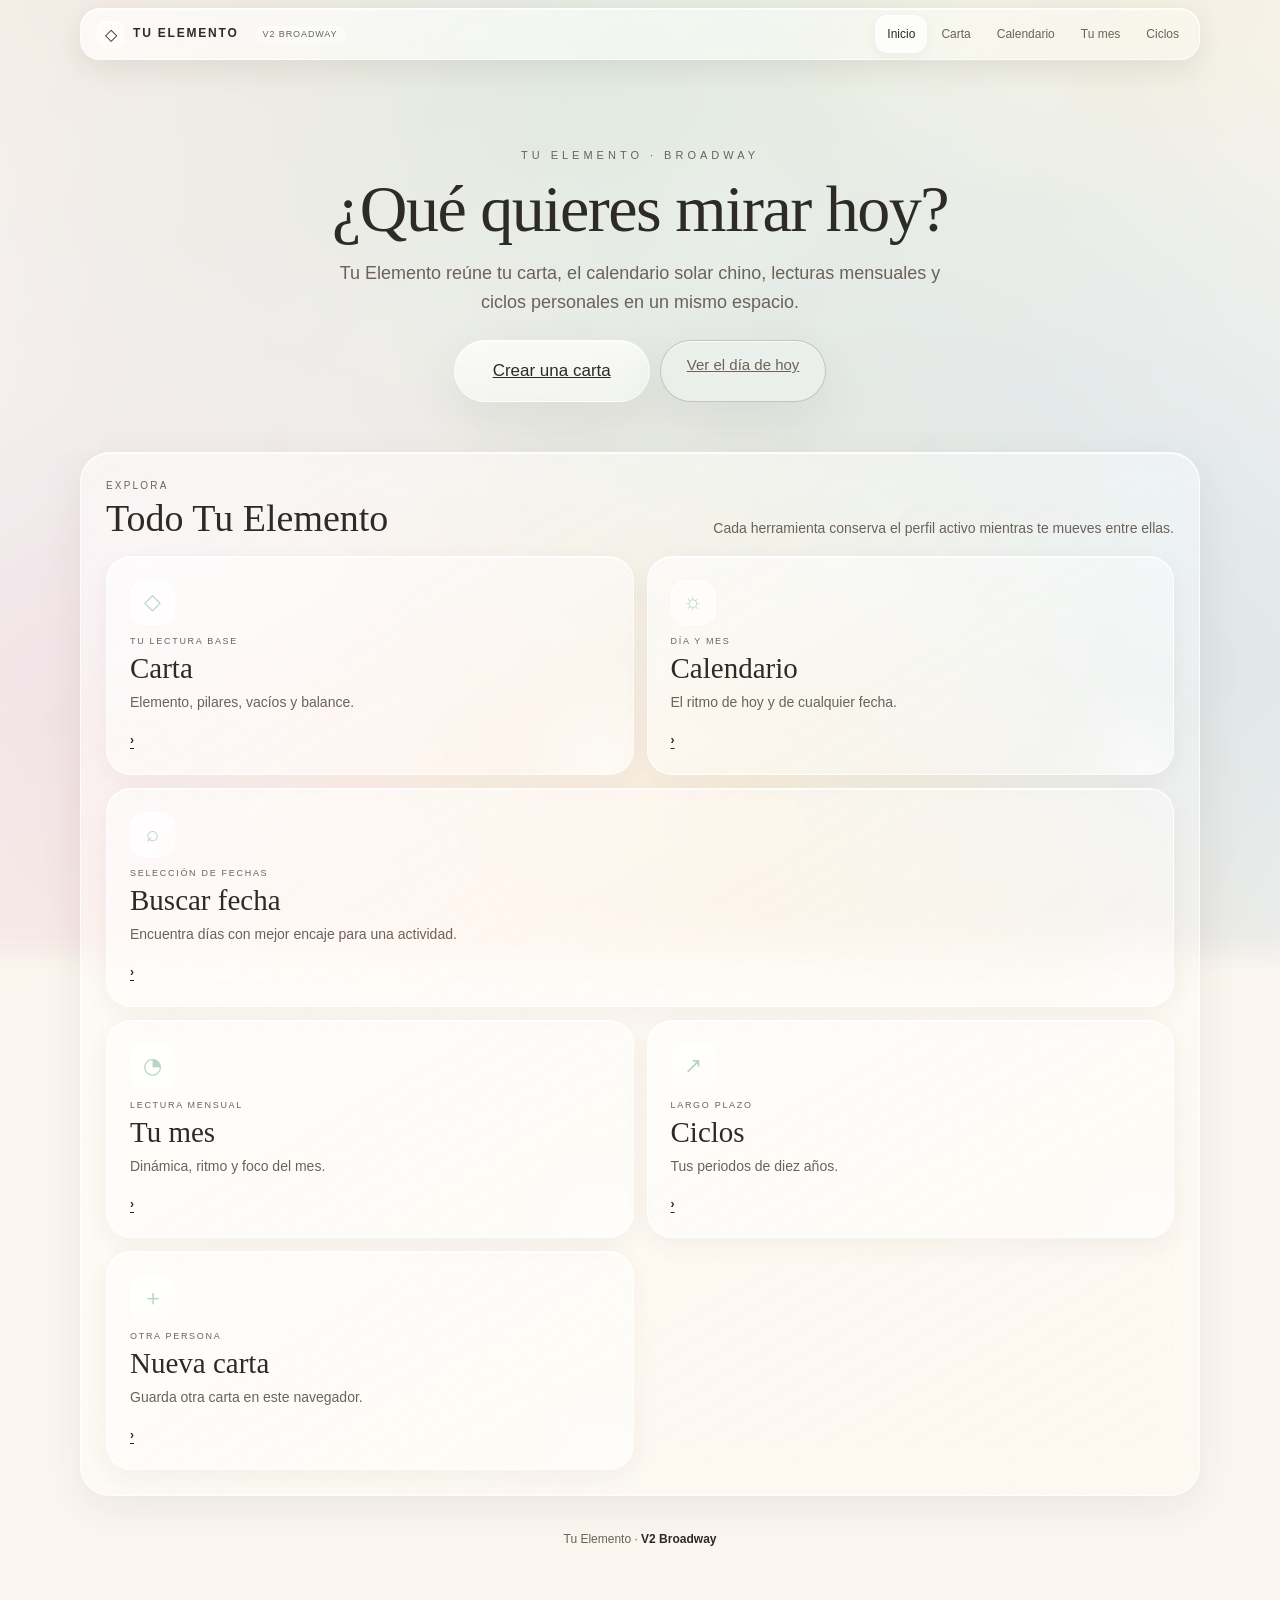
==== commit 426f314e: "Compact Broadway home into a tool hub" ====
--- a/index.html
+++ b/index.html
@@ -8,9 +8,9 @@
 <meta name="tu-elemento-release" content="V2 Broadway">
 <title>Tu Elemento</title>
 <meta name="description" content="Tu carta, calendario solar chino, lectura mensual, búsqueda de fechas y ciclos en un mismo lugar.">
-<link rel="stylesheet" href="v11/app.css?b=2.0.0-broadway">
-<link rel="stylesheet" href="v11/ecosistema.css?b=2.0.0-broadway">
-<link rel="stylesheet" href="v11/broadway-home.css?b=2.0.0-broadway">
+<link rel="stylesheet" href="v11/app.css?b=2.0.1-broadway">
+<link rel="stylesheet" href="v11/ecosistema.css?b=2.0.1-broadway">
+<link rel="stylesheet" href="v11/broadway-home.css?b=2.0.1-broadway">
 </head>
 <body class="broadwayHome">
 <div id="fondo" aria-hidden="true"></div>
@@ -22,30 +22,37 @@
     <div class="bwHeroAcciones"><a class="btn" href="nueva.html">Crear una carta</a><a class="btn fantasma" data-tool="calendario" href="calendario.html">Ver el día de hoy</a></div>
   </header>
 
-  <section class="bwSeccion" id="bwSeccionCartas" hidden>
-    <div class="bwSeccionCab"><div><p class="mini">Tus cartas</p><h2>Aquí están tus cartas</h2></div><p>Abre una lectura o entra directamente al calendario o al mes de esa persona.</p></div>
+  <a class="bwPerfilActivo" id="bwPerfilActivo" href="carta.html" hidden>
+    <span class="bwPerfilPunto" aria-hidden="true"></span>
+    <span><small>Perfil activo</small><strong id="bwPerfilTexto">Tu carta</strong></span>
+    <b aria-hidden="true">›</b>
+  </a>
+
+  <section class="bwSeccion bwSeccionCartas" id="bwSeccionCartas" hidden>
+    <div class="bwSeccionCab"><div><p class="mini">Tus cartas</p><h2>Aquí están tus cartas</h2></div><p>Elige una para abrir su lectura o cambia directamente a una herramienta.</p></div>
     <div class="bwCartas" id="bwCartas"></div>
   </section>
 
-  <section class="bwSeccion">
-    <div class="bwSeccionCab"><div><p class="mini">Explora</p><h2>Todo Tu Elemento</h2></div><p>Cada herramienta usa el mismo perfil activo para que puedas moverte entre ellas sin empezar de nuevo.</p></div>
+  <section class="bwSeccion bwSeccionHerramientas">
+    <div class="bwSeccionCab"><div><p class="mini">Explora</p><h2>Todo Tu Elemento</h2></div><p>Cada herramienta conserva el perfil activo mientras te mueves entre ellas.</p></div>
     <div class="bwHerramientas">
-      <a class="bwTool" data-tool="carta" href="carta.html"><span class="bwToolIcon">◇</span><span class="tag">Tu lectura base</span><h3>Carta</h3><p>Tu elemento base, cuatro pilares, vacíos, balance e interpretación completa.</p><span class="abrir">Abrir carta</span></a>
-      <a class="bwTool" data-tool="calendario" href="calendario.html"><span class="bwToolIcon">☼</span><span class="tag">Día y mes</span><h3>Calendario</h3><p>Mira el ritmo de una fecha, sus cortes solares y cómo se cruza con tu origen.</p><span class="abrir">Abrir calendario</span></a>
-      <a class="bwTool bwToolDestacado" data-tool="buscar" href="calendario.html?vista=buscar"><span class="bwToolIcon">⌕</span><span class="tag">Selección de fechas</span><h3>Buscar una fecha</h3><p>Elige una actividad, una carta o solo un signo y recorre el año para encontrar días con mejor encaje.</p><span class="abrir">Buscar fechas</span></a>
-      <a class="bwTool" data-tool="mes" href="mes.html"><span class="bwToolIcon">◔</span><span class="tag">Lectura mensual</span><h3>Tu mes</h3><p>Ve qué dinámica gana fuerza, qué ritmo atraviesas y dónde se siente dentro de tu carta.</p><span class="abrir">Ver lectura mensual</span></a>
-      <a class="bwTool" data-tool="ciclos" href="ciclos.html"><span class="bwToolIcon">↗</span><span class="tag">Largo plazo</span><h3>Ciclos</h3><p>Consulta los tramos de diez años de una carta y ubica el periodo que está activo.</p><span class="abrir">Ver ciclos</span></a>
+      <a class="bwTool" data-tool="carta" href="carta.html"><span class="bwToolIcon">◇</span><span class="bwToolTexto"><span class="tag">Tu lectura base</span><h3>Carta</h3><p>Elemento, pilares, vacíos y balance.</p></span><span class="abrir">›</span></a>
+      <a class="bwTool" data-tool="calendario" href="calendario.html"><span class="bwToolIcon">☼</span><span class="bwToolTexto"><span class="tag">Día y mes</span><h3>Calendario</h3><p>El ritmo de hoy y de cualquier fecha.</p></span><span class="abrir">›</span></a>
+      <a class="bwTool bwToolDestacado" data-tool="buscar" href="calendario.html?vista=buscar"><span class="bwToolIcon">⌕</span><span class="bwToolTexto"><span class="tag">Selección de fechas</span><h3>Buscar fecha</h3><p>Encuentra días con mejor encaje para una actividad.</p></span><span class="abrir">›</span></a>
+      <a class="bwTool" data-tool="mes" href="mes.html"><span class="bwToolIcon">◔</span><span class="bwToolTexto"><span class="tag">Lectura mensual</span><h3>Tu mes</h3><p>Dinámica, ritmo y foco del mes.</p></span><span class="abrir">›</span></a>
+      <a class="bwTool" data-tool="ciclos" href="ciclos.html"><span class="bwToolIcon">↗</span><span class="bwToolTexto"><span class="tag">Largo plazo</span><h3>Ciclos</h3><p>Tus periodos de diez años.</p></span><span class="abrir">›</span></a>
+      <a class="bwTool" href="nueva.html"><span class="bwToolIcon">＋</span><span class="bwToolTexto"><span class="tag">Otra persona</span><h3>Nueva carta</h3><p>Guarda otra carta en este navegador.</p></span><span class="abrir">›</span></a>
     </div>
   </section>
   <p class="bwPie">Tu Elemento · <b>V2 Broadway</b></p>
 </main>
-<script src="v11/release.js?b=2.0.0-broadway"></script>
-<script src="v11/acuarela.js?b=2.0.0-broadway"></script>
-<script src="v11/zonas.js?b=2.0.0-broadway"></script>
-<script src="v11/motor.js?b=2.0.0-broadway"></script>
-<script src="v11/traduccion.js?b=2.0.0-broadway"></script>
-<script src="v11/base.js?b=2.0.0-broadway"></script>
-<script src="v11/ecosistema.js?b=2.0.0-broadway"></script>
-<script src="v11/broadway-home.js?b=2.0.0-broadway"></script>
+<script src="v11/release.js?b=2.0.1-broadway"></script>
+<script src="v11/acuarela.js?b=2.0.1-broadway"></script>
+<script src="v11/zonas.js?b=2.0.1-broadway"></script>
+<script src="v11/motor.js?b=2.0.1-broadway"></script>
+<script src="v11/traduccion.js?b=2.0.1-broadway"></script>
+<script src="v11/base.js?b=2.0.1-broadway"></script>
+<script src="v11/ecosistema.js?b=2.0.1-broadway"></script>
+<script src="v11/broadway-home.js?b=2.0.1-broadway"></script>
 </body>
 </html>
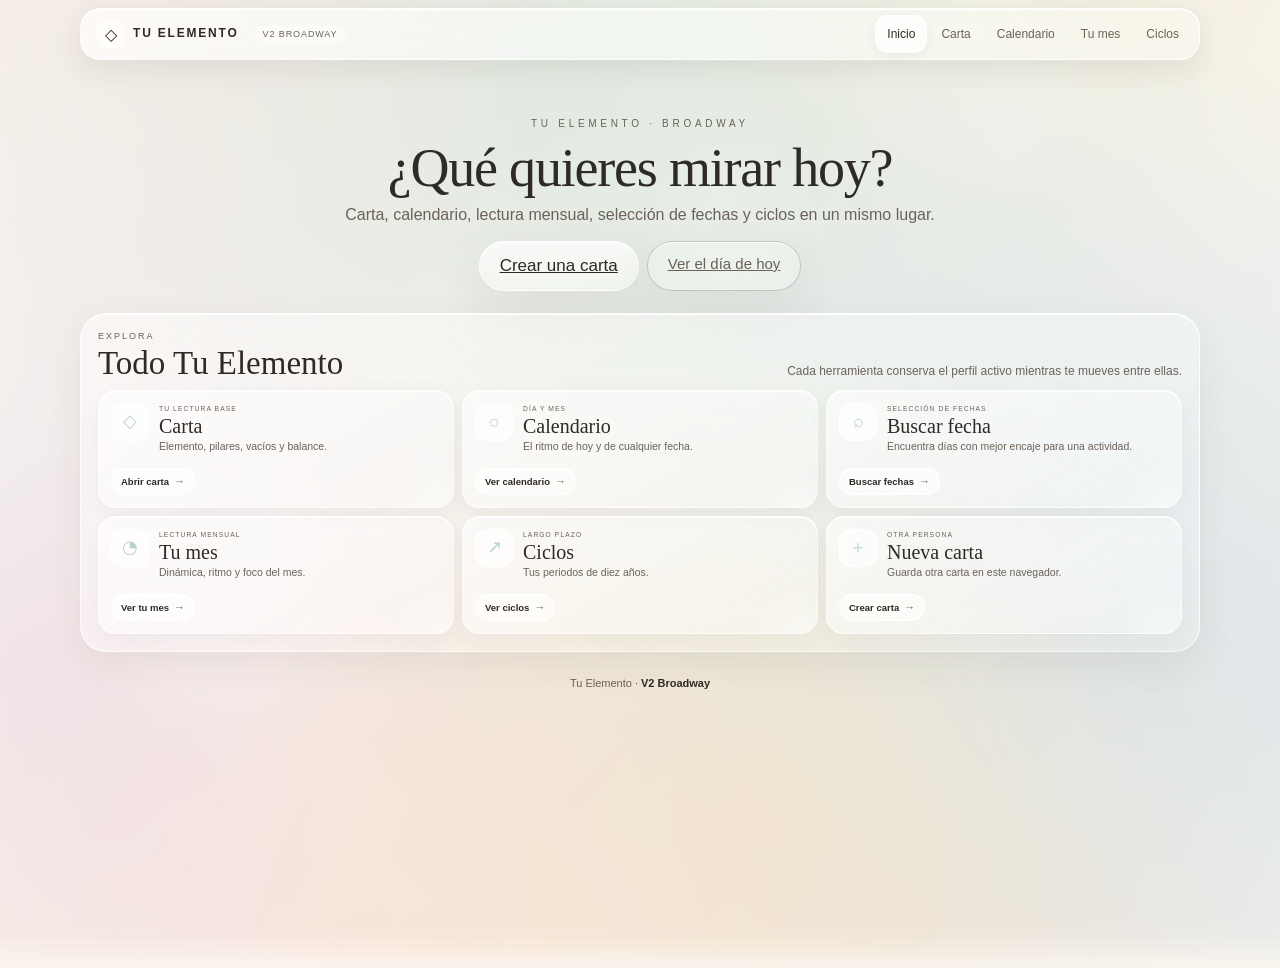
==== commit d7122d7a: "Make Broadway home tiles compact with explicit CTAs" ====
--- a/index.html
+++ b/index.html
@@ -8,9 +8,10 @@
 <meta name="tu-elemento-release" content="V2 Broadway">
 <title>Tu Elemento</title>
 <meta name="description" content="Tu carta, calendario solar chino, lectura mensual, búsqueda de fechas y ciclos en un mismo lugar.">
-<link rel="stylesheet" href="v11/app.css?b=2.0.1-broadway">
-<link rel="stylesheet" href="v11/ecosistema.css?b=2.0.1-broadway">
-<link rel="stylesheet" href="v11/broadway-home.css?b=2.0.1-broadway">
+<link rel="stylesheet" href="v11/app.css?b=2.0.2-broadway">
+<link rel="stylesheet" href="v11/ecosistema.css?b=2.0.2-broadway">
+<link rel="stylesheet" href="v11/broadway-home.css?b=2.0.2-broadway">
+<link rel="stylesheet" href="v11/broadway-dashboard.css?b=2.0.2-broadway">
 </head>
 <body class="broadwayHome">
 <div id="fondo" aria-hidden="true"></div>
@@ -36,23 +37,23 @@
   <section class="bwSeccion bwSeccionHerramientas">
     <div class="bwSeccionCab"><div><p class="mini">Explora</p><h2>Todo Tu Elemento</h2></div><p>Cada herramienta conserva el perfil activo mientras te mueves entre ellas.</p></div>
     <div class="bwHerramientas">
-      <a class="bwTool" data-tool="carta" href="carta.html"><span class="bwToolIcon">◇</span><span class="bwToolTexto"><span class="tag">Tu lectura base</span><h3>Carta</h3><p>Elemento, pilares, vacíos y balance.</p></span><span class="abrir">›</span></a>
-      <a class="bwTool" data-tool="calendario" href="calendario.html"><span class="bwToolIcon">☼</span><span class="bwToolTexto"><span class="tag">Día y mes</span><h3>Calendario</h3><p>El ritmo de hoy y de cualquier fecha.</p></span><span class="abrir">›</span></a>
-      <a class="bwTool bwToolDestacado" data-tool="buscar" href="calendario.html?vista=buscar"><span class="bwToolIcon">⌕</span><span class="bwToolTexto"><span class="tag">Selección de fechas</span><h3>Buscar fecha</h3><p>Encuentra días con mejor encaje para una actividad.</p></span><span class="abrir">›</span></a>
-      <a class="bwTool" data-tool="mes" href="mes.html"><span class="bwToolIcon">◔</span><span class="bwToolTexto"><span class="tag">Lectura mensual</span><h3>Tu mes</h3><p>Dinámica, ritmo y foco del mes.</p></span><span class="abrir">›</span></a>
-      <a class="bwTool" data-tool="ciclos" href="ciclos.html"><span class="bwToolIcon">↗</span><span class="bwToolTexto"><span class="tag">Largo plazo</span><h3>Ciclos</h3><p>Tus periodos de diez años.</p></span><span class="abrir">›</span></a>
-      <a class="bwTool" href="nueva.html"><span class="bwToolIcon">＋</span><span class="bwToolTexto"><span class="tag">Otra persona</span><h3>Nueva carta</h3><p>Guarda otra carta en este navegador.</p></span><span class="abrir">›</span></a>
+      <a class="bwTool" data-tool="carta" href="carta.html"><span class="bwToolIcon">◇</span><span class="bwToolTexto"><span class="tag">Tu lectura base</span><h3>Carta</h3><p>Elemento, pilares, vacíos y balance.</p></span><span class="abrir">Abrir carta</span></a>
+      <a class="bwTool" data-tool="calendario" href="calendario.html"><span class="bwToolIcon">☼</span><span class="bwToolTexto"><span class="tag">Día y mes</span><h3>Calendario</h3><p>El ritmo de hoy y de cualquier fecha.</p></span><span class="abrir">Ver calendario</span></a>
+      <a class="bwTool bwToolDestacado" data-tool="buscar" href="calendario.html?vista=buscar"><span class="bwToolIcon">⌕</span><span class="bwToolTexto"><span class="tag">Selección de fechas</span><h3>Buscar fecha</h3><p>Encuentra días con mejor encaje para una actividad.</p></span><span class="abrir">Buscar fechas</span></a>
+      <a class="bwTool" data-tool="mes" href="mes.html"><span class="bwToolIcon">◔</span><span class="bwToolTexto"><span class="tag">Lectura mensual</span><h3>Tu mes</h3><p>Dinámica, ritmo y foco del mes.</p></span><span class="abrir">Ver tu mes</span></a>
+      <a class="bwTool" data-tool="ciclos" href="ciclos.html"><span class="bwToolIcon">↗</span><span class="bwToolTexto"><span class="tag">Largo plazo</span><h3>Ciclos</h3><p>Tus periodos de diez años.</p></span><span class="abrir">Ver ciclos</span></a>
+      <a class="bwTool" href="nueva.html"><span class="bwToolIcon">＋</span><span class="bwToolTexto"><span class="tag">Otra persona</span><h3>Nueva carta</h3><p>Guarda otra carta en este navegador.</p></span><span class="abrir">Crear carta</span></a>
     </div>
   </section>
   <p class="bwPie">Tu Elemento · <b>V2 Broadway</b></p>
 </main>
-<script src="v11/release.js?b=2.0.1-broadway"></script>
-<script src="v11/acuarela.js?b=2.0.1-broadway"></script>
-<script src="v11/zonas.js?b=2.0.1-broadway"></script>
-<script src="v11/motor.js?b=2.0.1-broadway"></script>
-<script src="v11/traduccion.js?b=2.0.1-broadway"></script>
-<script src="v11/base.js?b=2.0.1-broadway"></script>
-<script src="v11/ecosistema.js?b=2.0.1-broadway"></script>
-<script src="v11/broadway-home.js?b=2.0.1-broadway"></script>
+<script src="v11/release.js?b=2.0.2-broadway"></script>
+<script src="v11/acuarela.js?b=2.0.2-broadway"></script>
+<script src="v11/zonas.js?b=2.0.2-broadway"></script>
+<script src="v11/motor.js?b=2.0.2-broadway"></script>
+<script src="v11/traduccion.js?b=2.0.2-broadway"></script>
+<script src="v11/base.js?b=2.0.2-broadway"></script>
+<script src="v11/ecosistema.js?b=2.0.2-broadway"></script>
+<script src="v11/broadway-home.js?b=2.0.2-broadway"></script>
 </body>
 </html>
--- a/v11/broadway-home.css
+++ b/v11/broadway-home.css
@@ -1,51 +1,90 @@
-/* TU ELEMENTO V2 BROADWAY — inicio del ecosistema */
+/* TU ELEMENTO V2 BROADWAY — inicio compacto del ecosistema */
 body.broadwayHome{min-height:100vh}
-.broadwayHome main{width:min(1120px,calc(100% - 32px));max-width:1120px!important;margin:0 auto;padding:44px 0 72px!important;display:block!important;text-align:left!important}
-.bwHero{padding:34px 4px 26px;text-align:center}
-.bwKicker{margin:0 0 11px;font-size:11px;letter-spacing:4px;text-transform:uppercase;color:var(--tinta-suave)}
-.bwHero h1{max-width:760px;margin:0 auto;font-family:var(--serif);font-size:clamp(38px,6vw,66px);font-weight:400;line-height:1.02;letter-spacing:-1.5px}
-.bwHero p.bwIntro{max-width:620px;margin:17px auto 0;color:var(--tinta-suave);font-size:clamp(15px,2vw,18px);line-height:1.6}
-.bwHeroAcciones{display:flex;justify-content:center;gap:10px;flex-wrap:wrap;margin-top:23px}
+.broadwayHome main{width:min(1120px,calc(100% - 32px));max-width:1120px!important;margin:0 auto;padding:30px 0 52px!important;display:block!important;text-align:left!important}
 
-.bwSeccion{margin-top:24px;padding:25px;border:1px solid rgba(255,255,255,.75);border-radius:30px;background:linear-gradient(150deg,rgba(255,255,255,.52),rgba(255,255,255,.26));box-shadow:0 14px 44px rgba(55,43,35,.075),inset 0 1px 0 rgba(255,255,255,.94);-webkit-backdrop-filter:blur(20px) saturate(150%);backdrop-filter:blur(20px) saturate(150%)}
-.bwSeccionCab{display:flex;align-items:flex-end;justify-content:space-between;gap:18px;margin-bottom:17px}
-.bwSeccionCab .mini{margin:0 0 5px;font-size:10px;letter-spacing:2.2px;text-transform:uppercase;color:var(--tinta-suave)}
-.bwSeccionCab h2{margin:0;font-family:var(--serif);font-size:clamp(28px,4vw,38px);font-weight:400;line-height:1.08}
-.bwSeccionCab p{max-width:470px;margin:0;color:var(--tinta-suave);font-size:14px;line-height:1.5}
+/* Hero corto: presenta, orienta y deja paso al hub */
+.bwHero{padding:18px 4px 14px;text-align:center}
+.bwKicker{margin:0 0 8px;font-size:10px;letter-spacing:3.7px;text-transform:uppercase;color:var(--tinta-suave)}
+.bwHero h1{max-width:760px;margin:0 auto;font-family:var(--serif);font-size:clamp(36px,5vw,58px);font-weight:400;line-height:1.02;letter-spacing:-1.2px}
+.bwHero p.bwIntro{max-width:600px;margin:11px auto 0;color:var(--tinta-suave);font-size:clamp(14px,1.7vw,16px);line-height:1.48}
+.bwHeroAcciones{display:flex;justify-content:center;gap:8px;flex-wrap:wrap;margin-top:15px}
+.bwHeroAcciones .btn{min-height:46px;padding:10px 20px}
 
-.bwCartas{display:grid;grid-template-columns:repeat(auto-fit,minmax(230px,1fr));gap:13px}
-.bwCarta{min-height:245px;padding:20px;display:flex;flex-direction:column;border-radius:24px;border:1px solid rgba(255,255,255,.78);background:rgba(255,253,249,.64);box-shadow:inset 0 1px 0 rgba(255,255,255,.94)}
-.bwCartaIcono{width:54px;height:54px;display:grid;place-items:center;border-radius:18px;border:1px solid rgba(255,255,255,.86);background:rgba(255,255,255,.62);box-shadow:0 5px 18px rgba(54,43,35,.055),inset 0 1px 0 rgba(255,255,255,.98)}
-.bwCartaIcono svg{width:31px;height:31px;fill:none;stroke:var(--acento,var(--tinta-suave));stroke-width:1.8;stroke-linecap:round;stroke-linejoin:round}
-.bwCartaNombre{margin:19px 0 3px;font-size:10px;font-weight:650;letter-spacing:2px;text-transform:uppercase;color:var(--tinta-suave)}
-.bwCarta h3{margin:0;font-family:var(--serif);font-size:34px;font-weight:400;line-height:1}
-.bwCartaMeta{margin:7px 0 18px;color:var(--tinta-suave);font-size:13px;text-transform:capitalize}
-.bwCartaAcciones{margin-top:auto;display:grid;grid-template-columns:1fr 1fr;gap:7px}
-.bwCartaAcciones a{min-height:42px;display:flex;align-items:center;justify-content:center;padding:8px 10px;border:1px solid rgba(255,255,255,.85);border-radius:14px;background:rgba(255,255,255,.58);color:var(--tinta);font-size:12px;text-decoration:none;box-shadow:inset 0 1px 0 rgba(255,255,255,.95)}
-.bwCartaAcciones a:first-child{grid-column:1/-1;background:rgba(255,255,255,.78);font-weight:600}
+/* Perfil activo: refuerza la continuidad entre herramientas */
+.bwPerfilActivo{width:max-content;max-width:min(100%,520px);margin:6px auto 0;padding:8px 11px 8px 10px;display:flex;align-items:center;gap:9px;border:1px solid rgba(255,255,255,.78);border-radius:999px;background:rgba(255,255,255,.44);box-shadow:0 7px 24px rgba(55,43,35,.06),inset 0 1px 0 rgba(255,255,255,.94);-webkit-backdrop-filter:blur(16px) saturate(145%);backdrop-filter:blur(16px) saturate(145%);color:var(--tinta);text-decoration:none}
+.bwPerfilPunto{width:30px;height:30px;flex:0 0 30px;border-radius:11px;background:radial-gradient(circle at 35% 30%,rgba(255,255,255,.92),rgba(255,255,255,.34));border:1px solid rgba(255,255,255,.86);box-shadow:inset 0 1px 0 rgba(255,255,255,.95)}
+.bwPerfilActivo span:nth-child(2){display:flex;flex-direction:column;min-width:0}
+.bwPerfilActivo small{font-size:8px;line-height:1.1;letter-spacing:1.35px;text-transform:uppercase;color:var(--tinta-suave)}
+.bwPerfilActivo strong{margin-top:2px;max-width:390px;overflow:hidden;text-overflow:ellipsis;white-space:nowrap;font-size:13px;font-weight:620}
+.bwPerfilActivo>b{margin-left:3px;font-family:var(--serif);font-size:21px;font-weight:400;color:var(--tinta-suave)}
 
-.bwHerramientas{display:grid;grid-template-columns:repeat(2,minmax(0,1fr));gap:13px}
-.bwTool{position:relative;min-height:215px;padding:23px;display:flex;flex-direction:column;overflow:hidden;border:1px solid rgba(255,255,255,.76);border-radius:25px;background:linear-gradient(150deg,rgba(255,255,255,.59),rgba(255,255,255,.27));color:var(--tinta);text-decoration:none;box-shadow:0 8px 26px rgba(55,43,35,.055),inset 0 1px 0 rgba(255,255,255,.94);transition:transform .16s ease,box-shadow .16s ease}
-.bwTool:hover{transform:translateY(-2px);box-shadow:0 13px 33px rgba(55,43,35,.09),inset 0 1px 0 rgba(255,255,255,.98)}
-.bwTool:after{content:'';position:absolute;width:190px;height:190px;border-radius:50%;right:-65px;bottom:-90px;background:radial-gradient(circle,rgba(255,255,255,.52),rgba(255,255,255,0) 68%);pointer-events:none}
-.bwToolIcon{width:45px;height:45px;display:grid;place-items:center;border-radius:15px;background:rgba(255,255,255,.62);border:1px solid rgba(255,255,255,.86);font-family:var(--serif);font-size:22px;color:var(--acento,var(--tinta-suave))}
-.bwTool .tag{margin:17px 0 5px;font-size:9px;letter-spacing:1.7px;text-transform:uppercase;color:var(--tinta-suave)}
-.bwTool h3{margin:0 0 7px;font-family:var(--serif);font-size:29px;font-weight:400;line-height:1.1}
-.bwTool p{max-width:410px;margin:0;color:var(--tinta-suave);font-size:14px;line-height:1.5}
-.bwTool .abrir{margin-top:auto;padding-top:18px;font-size:12px;font-weight:650;text-decoration:underline;text-underline-offset:4px}
-.bwToolDestacado{grid-column:span 2;min-height:190px}
+/* Contenedores */
+.bwSeccion{margin-top:16px;padding:18px;border:1px solid rgba(255,255,255,.75);border-radius:26px;background:linear-gradient(150deg,rgba(255,255,255,.50),rgba(255,255,255,.24));box-shadow:0 12px 38px rgba(55,43,35,.067),inset 0 1px 0 rgba(255,255,255,.94);-webkit-backdrop-filter:blur(20px) saturate(150%);backdrop-filter:blur(20px) saturate(150%)}
+.bwSeccionCab{display:flex;align-items:flex-end;justify-content:space-between;gap:18px;margin-bottom:13px}
+.bwSeccionCab .mini{margin:0 0 3px;font-size:9px;letter-spacing:2px;text-transform:uppercase;color:var(--tinta-suave)}
+.bwSeccionCab h2{margin:0;font-family:var(--serif);font-size:clamp(25px,3vw,33px);font-weight:400;line-height:1.05}
+.bwSeccionCab p{max-width:420px;margin:0;color:var(--tinta-suave);font-size:12px;line-height:1.4}
 
-.bwVacio{padding:21px;border-radius:20px;background:rgba(255,255,255,.34);color:var(--tinta-suave);text-align:center}
-.bwPie{text-align:center;margin:34px 0 0;color:var(--tinta-suave);font-size:12px}.bwPie b{font-weight:600;color:var(--tinta)}
+/* Cartas guardadas: compactas; en móvil se recorren horizontalmente */
+.bwCartas{display:grid;grid-template-columns:repeat(auto-fit,minmax(210px,1fr));gap:10px}
+.bwCarta{min-height:174px;padding:15px;display:grid;grid-template-columns:44px 1fr;grid-template-rows:auto auto auto 1fr;column-gap:11px;border-radius:20px;border:1px solid rgba(255,255,255,.78);background:rgba(255,253,249,.62);box-shadow:inset 0 1px 0 rgba(255,255,255,.94)}
+.bwCartaIcono{grid-row:1/4;width:44px;height:44px;display:grid;place-items:center;border-radius:14px;border:1px solid rgba(255,255,255,.86);background:rgba(255,255,255,.62);box-shadow:0 4px 14px rgba(54,43,35,.05),inset 0 1px 0 rgba(255,255,255,.98)}
+.bwCartaIcono svg{width:26px;height:26px;fill:none;stroke:var(--acento,var(--tinta-suave));stroke-width:1.8;stroke-linecap:round;stroke-linejoin:round}
+.bwCartaNombre{grid-column:2;margin:1px 0 1px;font-size:8px;font-weight:680;letter-spacing:1.55px;text-transform:uppercase;color:var(--tinta-suave)}
+.bwCarta h3{grid-column:2;margin:0;font-family:var(--serif);font-size:26px;font-weight:400;line-height:1}
+.bwCartaMeta{grid-column:2;margin:4px 0 0;color:var(--tinta-suave);font-size:11px;line-height:1.3;text-transform:capitalize}
+.bwCartaAcciones{grid-column:1/-1;align-self:end;margin-top:13px;display:grid;grid-template-columns:1fr 1fr 1fr;gap:6px}
+.bwCartaAcciones a{min-height:34px;display:flex;align-items:center;justify-content:center;padding:6px 7px;border:1px solid rgba(255,255,255,.84);border-radius:11px;background:rgba(255,255,255,.50);color:var(--tinta);font-size:10px;text-decoration:none;box-shadow:inset 0 1px 0 rgba(255,255,255,.95)}
+.bwCartaAcciones a:first-child{grid-column:auto;background:rgba(255,255,255,.75);font-weight:620}
+
+/* Herramientas: 3x2 en escritorio, 2x3 en móvil */
+.bwSeccionHerramientas{padding-bottom:19px}
+.bwHerramientas{display:grid;grid-template-columns:repeat(3,minmax(0,1fr));gap:10px}
+.bwTool{position:relative;min-height:142px;padding:15px;display:grid;grid-template-columns:42px 1fr 22px;align-items:start;column-gap:11px;overflow:hidden;border:1px solid rgba(255,255,255,.76);border-radius:20px;background:linear-gradient(150deg,rgba(255,255,255,.58),rgba(255,255,255,.26));color:var(--tinta);text-decoration:none;box-shadow:0 7px 22px rgba(55,43,35,.05),inset 0 1px 0 rgba(255,255,255,.94);transition:transform .16s ease,box-shadow .16s ease}
+.bwTool:hover{transform:translateY(-2px);box-shadow:0 11px 29px rgba(55,43,35,.08),inset 0 1px 0 rgba(255,255,255,.98)}
+.bwTool:after{content:'';position:absolute;width:120px;height:120px;border-radius:50%;right:-50px;bottom:-68px;background:radial-gradient(circle,rgba(255,255,255,.48),rgba(255,255,255,0) 68%);pointer-events:none}
+.bwToolIcon{width:42px;height:42px;grid-row:1;display:grid;place-items:center;border-radius:13px;background:rgba(255,255,255,.64);border:1px solid rgba(255,255,255,.88);font-family:var(--serif);font-size:21px;color:var(--acento,var(--tinta-suave))}
+.bwToolTexto{min-width:0}
+.bwTool .tag{display:block;margin:1px 0 3px;font-size:7.5px;letter-spacing:1.35px;text-transform:uppercase;color:var(--tinta-suave)}
+.bwTool h3{margin:0 0 4px;font-family:var(--serif);font-size:23px;font-weight:400;line-height:1.04}
+.bwTool p{display:-webkit-box;-webkit-line-clamp:2;-webkit-box-orient:vertical;overflow:hidden;margin:0;color:var(--tinta-suave);font-size:11px;line-height:1.35}
+.bwTool .abrir{align-self:center;justify-self:end;margin:0;padding:0;font-family:var(--serif);font-size:24px;font-weight:400;text-decoration:none;color:var(--tinta-suave)}
+.bwToolDestacado{grid-column:auto;min-height:142px}
+
+.bwVacio{padding:18px;border-radius:18px;background:rgba(255,255,255,.34);color:var(--tinta-suave);text-align:center}
+.bwPie{text-align:center;margin:22px 0 0;color:var(--tinta-suave);font-size:11px}.bwPie b{font-weight:600;color:var(--tinta)}
+
+@media(max-width:820px){
+  .bwHerramientas{grid-template-columns:repeat(2,minmax(0,1fr))}
+}
 
 @media(max-width:720px){
-  .broadwayHome main{width:min(100% - 22px,620px);padding-top:25px!important}
-  .bwHero{padding:25px 8px 18px}
-  .bwHero h1{font-size:clamp(38px,12vw,54px)}
-  .bwSeccion{padding:18px;border-radius:24px}
-  .bwSeccionCab{display:block}.bwSeccionCab p{margin-top:8px}
-  .bwHerramientas{grid-template-columns:1fr}.bwTool,.bwToolDestacado{grid-column:auto;min-height:185px}
-  .bwCartas{grid-template-columns:1fr 1fr}
+  .broadwayHome main{width:min(100% - 22px,620px);padding-top:17px!important;padding-bottom:40px!important}
+  .bwHero{padding:16px 6px 11px}
+  .bwHero h1{font-size:clamp(34px,10.7vw,48px)}
+  .bwHero p.bwIntro{margin-top:8px;font-size:14px;line-height:1.4}
+  .bwHeroAcciones{margin-top:12px}
+  .bwHeroAcciones .btn{min-height:43px;padding:9px 16px;font-size:13px}
+  .bwPerfilActivo{margin-top:4px}
+  .bwSeccion{padding:14px;border-radius:22px;margin-top:12px}
+  .bwSeccionCab{display:block;margin-bottom:10px}.bwSeccionCab p{margin-top:5px;font-size:11px}
+  .bwSeccionCab h2{font-size:27px}
+  .bwHerramientas{grid-template-columns:repeat(2,minmax(0,1fr));gap:8px}
+  .bwTool,.bwToolDestacado{grid-column:auto;min-height:132px;padding:12px;grid-template-columns:36px 1fr 16px;column-gap:8px;border-radius:18px}
+  .bwToolIcon{width:36px;height:36px;border-radius:12px;font-size:18px}
+  .bwTool .tag{font-size:6.8px;letter-spacing:1.05px}
+  .bwTool h3{font-size:20px}
+  .bwTool p{font-size:10.5px;line-height:1.32;-webkit-line-clamp:2}
+  .bwTool .abrir{font-size:21px}
+  .bwCartas{display:flex;overflow-x:auto;gap:8px;padding-bottom:3px;scroll-snap-type:x proximity;-webkit-overflow-scrolling:touch;scrollbar-width:none}
+  .bwCartas::-webkit-scrollbar{display:none}
+  .bwCarta{flex:0 0 min(78vw,255px);min-height:166px;scroll-snap-align:start}
 }
-@media(max-width:500px){.bwCartas{grid-template-columns:1fr}.bwCarta{min-height:220px}.bwCartaAcciones{grid-template-columns:1fr 1fr}}
+
+@media(max-width:390px){
+  .bwHerramientas{grid-template-columns:1fr}
+  .bwTool,.bwToolDestacado{min-height:108px;grid-template-columns:39px 1fr 18px;align-items:center}
+  .bwToolTexto{align-self:center}.bwTool p{-webkit-line-clamp:1}
+}
+
 @media(prefers-reduced-motion:reduce){.bwTool{transition:none}}
--- a/v11/broadway-dashboard.css
+++ b/v11/broadway-dashboard.css
@@ -0,0 +1,161 @@
+/* TU ELEMENTO V2 BROADWAY — dashboard compacto v2
+   Hoja independiente para asegurar una carga fresca en previews. */
+
+/* El hub gana densidad: herramientas como accesos, no como landing cards. */
+.broadwayHome .bwSeccionHerramientas{
+  padding:16px 17px 17px!important;
+}
+.broadwayHome .bwSeccionHerramientas .bwSeccionCab{
+  margin-bottom:10px!important;
+}
+.broadwayHome .bwHerramientas{
+  display:grid!important;
+  grid-template-columns:repeat(3,minmax(0,1fr))!important;
+  gap:8px!important;
+}
+.broadwayHome .bwTool,
+.broadwayHome .bwTool.bwToolDestacado{
+  grid-column:auto!important;
+  min-height:0!important;
+  height:118px!important;
+  padding:12px!important;
+  display:grid!important;
+  grid-template-columns:38px minmax(0,1fr)!important;
+  grid-template-rows:auto 1fr auto!important;
+  column-gap:10px!important;
+  row-gap:0!important;
+  align-items:start!important;
+  border-radius:18px!important;
+}
+.broadwayHome .bwToolIcon{
+  grid-column:1!important;
+  grid-row:1/3!important;
+  width:38px!important;
+  height:38px!important;
+  border-radius:12px!important;
+  font-size:18px!important;
+}
+.broadwayHome .bwToolTexto{
+  grid-column:2!important;
+  grid-row:1/3!important;
+  min-width:0!important;
+}
+.broadwayHome .bwTool .tag{
+  margin:0 0 2px!important;
+  font-size:6.7px!important;
+  letter-spacing:1.1px!important;
+}
+.broadwayHome .bwTool h3{
+  margin:0 0 3px!important;
+  font-size:20px!important;
+  line-height:1.02!important;
+}
+.broadwayHome .bwTool p{
+  margin:0!important;
+  display:-webkit-box!important;
+  -webkit-box-orient:vertical!important;
+  -webkit-line-clamp:1!important;
+  overflow:hidden!important;
+  font-size:10.5px!important;
+  line-height:1.3!important;
+}
+.broadwayHome .bwTool .abrir{
+  grid-column:1/-1!important;
+  grid-row:3!important;
+  justify-self:start!important;
+  align-self:end!important;
+  margin:7px 0 0!important;
+  padding:5px 9px!important;
+  min-height:27px!important;
+  display:inline-flex!important;
+  align-items:center!important;
+  gap:5px!important;
+  border:1px solid rgba(255,255,255,.86)!important;
+  border-radius:999px!important;
+  background:rgba(255,255,255,.60)!important;
+  box-shadow:inset 0 1px 0 rgba(255,255,255,.96)!important;
+  font-family:var(--sans)!important;
+  font-size:9.5px!important;
+  line-height:1!important;
+  font-weight:650!important;
+  color:var(--tinta)!important;
+  text-decoration:none!important;
+}
+.broadwayHome .bwTool .abrir:after{
+  content:'→';
+  font-family:var(--sans);
+  font-size:11px;
+  color:var(--tinta-suave);
+}
+
+/* Hero y cabecera todavía más contenidos. */
+.broadwayHome .bwHero{
+  padding-bottom:10px!important;
+}
+.broadwayHome .bwHero h1{
+  font-size:clamp(34px,4.5vw,54px)!important;
+}
+.broadwayHome .bwHero p.bwIntro{
+  margin-top:8px!important;
+  line-height:1.4!important;
+}
+.broadwayHome .bwSeccion{
+  margin-top:12px!important;
+}
+
+/* Cartas guardadas: accesos compactos para que el hub siga visible. */
+.broadwayHome .bwCarta{
+  min-height:150px!important;
+  padding:13px!important;
+}
+.broadwayHome .bwCartaAcciones{
+  margin-top:9px!important;
+}
+
+@media(max-width:900px){
+  .broadwayHome .bwHerramientas{
+    grid-template-columns:repeat(2,minmax(0,1fr))!important;
+  }
+}
+
+@media(max-width:720px){
+  .broadwayHome .bwSeccionHerramientas{
+    padding:12px!important;
+  }
+  .broadwayHome .bwHerramientas{
+    grid-template-columns:repeat(2,minmax(0,1fr))!important;
+    gap:7px!important;
+  }
+  .broadwayHome .bwTool,
+  .broadwayHome .bwTool.bwToolDestacado{
+    height:112px!important;
+    padding:10px!important;
+    grid-template-columns:34px minmax(0,1fr)!important;
+    column-gap:8px!important;
+    border-radius:16px!important;
+  }
+  .broadwayHome .bwToolIcon{
+    width:34px!important;
+    height:34px!important;
+    border-radius:11px!important;
+    font-size:17px!important;
+  }
+  .broadwayHome .bwTool h3{font-size:18px!important}
+  .broadwayHome .bwTool p{font-size:9.7px!important}
+  .broadwayHome .bwTool .abrir{
+    margin-top:6px!important;
+    padding:4px 7px!important;
+    min-height:25px!important;
+    font-size:8.7px!important;
+  }
+}
+
+@media(max-width:380px){
+  .broadwayHome .bwHerramientas{
+    grid-template-columns:1fr!important;
+  }
+  .broadwayHome .bwTool,
+  .broadwayHome .bwTool.bwToolDestacado{
+    height:94px!important;
+  }
+}
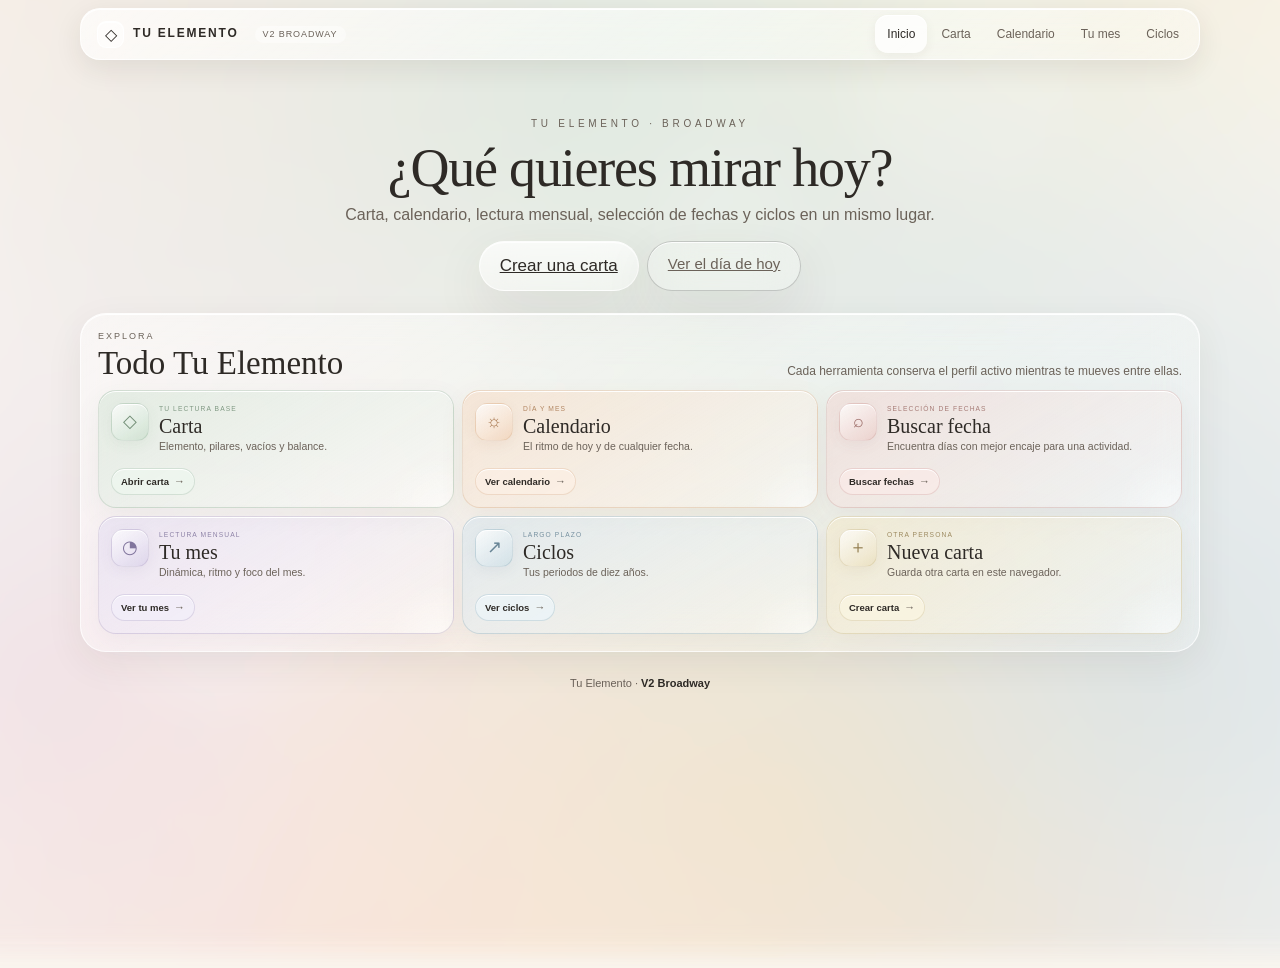
==== commit b9d96d4e: "Load Broadway tool color palette" ====
--- a/index.html
+++ b/index.html
@@ -8,10 +8,11 @@
 <meta name="tu-elemento-release" content="V2 Broadway">
 <title>Tu Elemento</title>
 <meta name="description" content="Tu carta, calendario solar chino, lectura mensual, búsqueda de fechas y ciclos en un mismo lugar.">
-<link rel="stylesheet" href="v11/app.css?b=2.0.2-broadway">
-<link rel="stylesheet" href="v11/ecosistema.css?b=2.0.2-broadway">
-<link rel="stylesheet" href="v11/broadway-home.css?b=2.0.2-broadway">
-<link rel="stylesheet" href="v11/broadway-dashboard.css?b=2.0.2-broadway">
+<link rel="stylesheet" href="v11/app.css?b=2.0.3-broadway">
+<link rel="stylesheet" href="v11/ecosistema.css?b=2.0.3-broadway">
+<link rel="stylesheet" href="v11/broadway-home.css?b=2.0.3-broadway">
+<link rel="stylesheet" href="v11/broadway-dashboard.css?b=2.0.3-broadway">
+<link rel="stylesheet" href="v11/broadway-colors.css?b=2.0.3-broadway">
 </head>
 <body class="broadwayHome">
 <div id="fondo" aria-hidden="true"></div>
@@ -42,18 +43,18 @@
       <a class="bwTool bwToolDestacado" data-tool="buscar" href="calendario.html?vista=buscar"><span class="bwToolIcon">⌕</span><span class="bwToolTexto"><span class="tag">Selección de fechas</span><h3>Buscar fecha</h3><p>Encuentra días con mejor encaje para una actividad.</p></span><span class="abrir">Buscar fechas</span></a>
       <a class="bwTool" data-tool="mes" href="mes.html"><span class="bwToolIcon">◔</span><span class="bwToolTexto"><span class="tag">Lectura mensual</span><h3>Tu mes</h3><p>Dinámica, ritmo y foco del mes.</p></span><span class="abrir">Ver tu mes</span></a>
       <a class="bwTool" data-tool="ciclos" href="ciclos.html"><span class="bwToolIcon">↗</span><span class="bwToolTexto"><span class="tag">Largo plazo</span><h3>Ciclos</h3><p>Tus periodos de diez años.</p></span><span class="abrir">Ver ciclos</span></a>
-      <a class="bwTool" href="nueva.html"><span class="bwToolIcon">＋</span><span class="bwToolTexto"><span class="tag">Otra persona</span><h3>Nueva carta</h3><p>Guarda otra carta en este navegador.</p></span><span class="abrir">Crear carta</span></a>
+      <a class="bwTool" data-tool="nueva" href="nueva.html"><span class="bwToolIcon">＋</span><span class="bwToolTexto"><span class="tag">Otra persona</span><h3>Nueva carta</h3><p>Guarda otra carta en este navegador.</p></span><span class="abrir">Crear carta</span></a>
     </div>
   </section>
   <p class="bwPie">Tu Elemento · <b>V2 Broadway</b></p>
 </main>
-<script src="v11/release.js?b=2.0.2-broadway"></script>
-<script src="v11/acuarela.js?b=2.0.2-broadway"></script>
-<script src="v11/zonas.js?b=2.0.2-broadway"></script>
-<script src="v11/motor.js?b=2.0.2-broadway"></script>
-<script src="v11/traduccion.js?b=2.0.2-broadway"></script>
-<script src="v11/base.js?b=2.0.2-broadway"></script>
-<script src="v11/ecosistema.js?b=2.0.2-broadway"></script>
-<script src="v11/broadway-home.js?b=2.0.2-broadway"></script>
+<script src="v11/release.js?b=2.0.3-broadway"></script>
+<script src="v11/acuarela.js?b=2.0.3-broadway"></script>
+<script src="v11/zonas.js?b=2.0.3-broadway"></script>
+<script src="v11/motor.js?b=2.0.3-broadway"></script>
+<script src="v11/traduccion.js?b=2.0.3-broadway"></script>
+<script src="v11/base.js?b=2.0.3-broadway"></script>
+<script src="v11/ecosistema.js?b=2.0.3-broadway"></script>
+<script src="v11/broadway-home.js?b=2.0.3-broadway"></script>
 </body>
 </html>
--- a/v11/broadway-colors.css
+++ b/v11/broadway-colors.css
@@ -0,0 +1,111 @@
+/* TU ELEMENTO V2 BROADWAY — identidad cromática del hub
+   Cada herramienta conserva el glass neutro del sistema y recibe un lavado
+   acuarelado propio para que se lea como una acción, no como información. */
+
+.broadwayHome .bwTool{
+  --bwWash:rgba(255,255,255,.46);
+  --bwLine:rgba(255,255,255,.78);
+  --bwIconWash:rgba(255,255,255,.48);
+  --bwAccent:var(--tinta-suave);
+  --bwShadow:rgba(55,43,35,.05);
+  --bwButton:rgba(255,255,255,.62);
+  background:
+    linear-gradient(148deg,var(--bwWash),rgba(255,255,255,.29))!important;
+  border-color:var(--bwLine)!important;
+  box-shadow:0 8px 25px var(--bwShadow),inset 0 1px 0 rgba(255,255,255,.93)!important;
+}
+
+.broadwayHome .bwToolIcon{
+  background:linear-gradient(145deg,rgba(255,255,255,.78),var(--bwIconWash))!important;
+  border-color:var(--bwLine)!important;
+  color:var(--bwAccent)!important;
+  box-shadow:0 4px 13px var(--bwShadow),inset 0 1px 0 rgba(255,255,255,.96)!important;
+}
+
+.broadwayHome .bwTool .tag{
+  color:var(--bwAccent)!important;
+  opacity:.88;
+}
+
+.broadwayHome .bwTool .abrir{
+  background:var(--bwButton)!important;
+  border-color:var(--bwLine)!important;
+}
+
+/* Carta · salvia */
+.broadwayHome .bwTool[data-tool="carta"]{
+  --bwWash:rgba(214,230,216,.62);
+  --bwLine:rgba(128,161,134,.25);
+  --bwIconWash:rgba(188,215,192,.54);
+  --bwAccent:#718d75;
+  --bwShadow:rgba(77,110,82,.075);
+  --bwButton:rgba(238,247,239,.78);
+}
+
+/* Calendario · durazno */
+.broadwayHome .bwTool[data-tool="calendario"]{
+  --bwWash:rgba(245,221,200,.64);
+  --bwLine:rgba(197,150,109,.25);
+  --bwIconWash:rgba(239,201,169,.55);
+  --bwAccent:#a87850;
+  --bwShadow:rgba(140,96,60,.075);
+  --bwButton:rgba(252,239,228,.80);
+}
+
+/* Buscar fecha · rosa arena */
+.broadwayHome .bwTool[data-tool="buscar"]{
+  --bwWash:rgba(240,215,211,.62);
+  --bwLine:rgba(183,132,126,.24);
+  --bwIconWash:rgba(230,191,186,.52);
+  --bwAccent:#9c6d68;
+  --bwShadow:rgba(130,84,80,.07);
+  --bwButton:rgba(249,234,232,.80);
+}
+
+/* Tu mes · lavanda humo */
+.broadwayHome .bwTool[data-tool="mes"]{
+  --bwWash:rgba(227,220,240,.64);
+  --bwLine:rgba(145,130,171,.24);
+  --bwIconWash:rgba(207,197,228,.53);
+  --bwAccent:#81759d;
+  --bwShadow:rgba(101,89,128,.07);
+  --bwButton:rgba(242,238,249,.80);
+}
+
+/* Ciclos · azul humo */
+.broadwayHome .bwTool[data-tool="ciclos"]{
+  --bwWash:rgba(216,229,236,.66);
+  --bwLine:rgba(111,145,165,.24);
+  --bwIconWash:rgba(192,215,226,.54);
+  --bwAccent:#688596;
+  --bwShadow:rgba(75,105,123,.07);
+  --bwButton:rgba(235,244,248,.80);
+}
+
+/* Nueva carta · crema dorado */
+.broadwayHome .bwTool[data-tool="nueva"]{
+  --bwWash:rgba(241,232,204,.67);
+  --bwLine:rgba(180,158,104,.24);
+  --bwIconWash:rgba(230,216,175,.55);
+  --bwAccent:#927d4f;
+  --bwShadow:rgba(123,105,62,.07);
+  --bwButton:rgba(249,244,225,.82);
+}
+
+.broadwayHome .bwTool:hover,
+.broadwayHome .bwTool:focus-visible{
+  transform:translateY(-2px);
+  box-shadow:0 13px 32px var(--bwShadow),inset 0 1px 0 rgba(255,255,255,.98)!important;
+  filter:saturate(1.06);
+}
+
+.broadwayHome .bwTool:active{
+  transform:scale(.985);
+  filter:saturate(1.03);
+}
+
+@media(prefers-reduced-motion:reduce){
+  .broadwayHome .bwTool:hover,
+  .broadwayHome .bwTool:focus-visible,
+  .broadwayHome .bwTool:active{transform:none}
+}
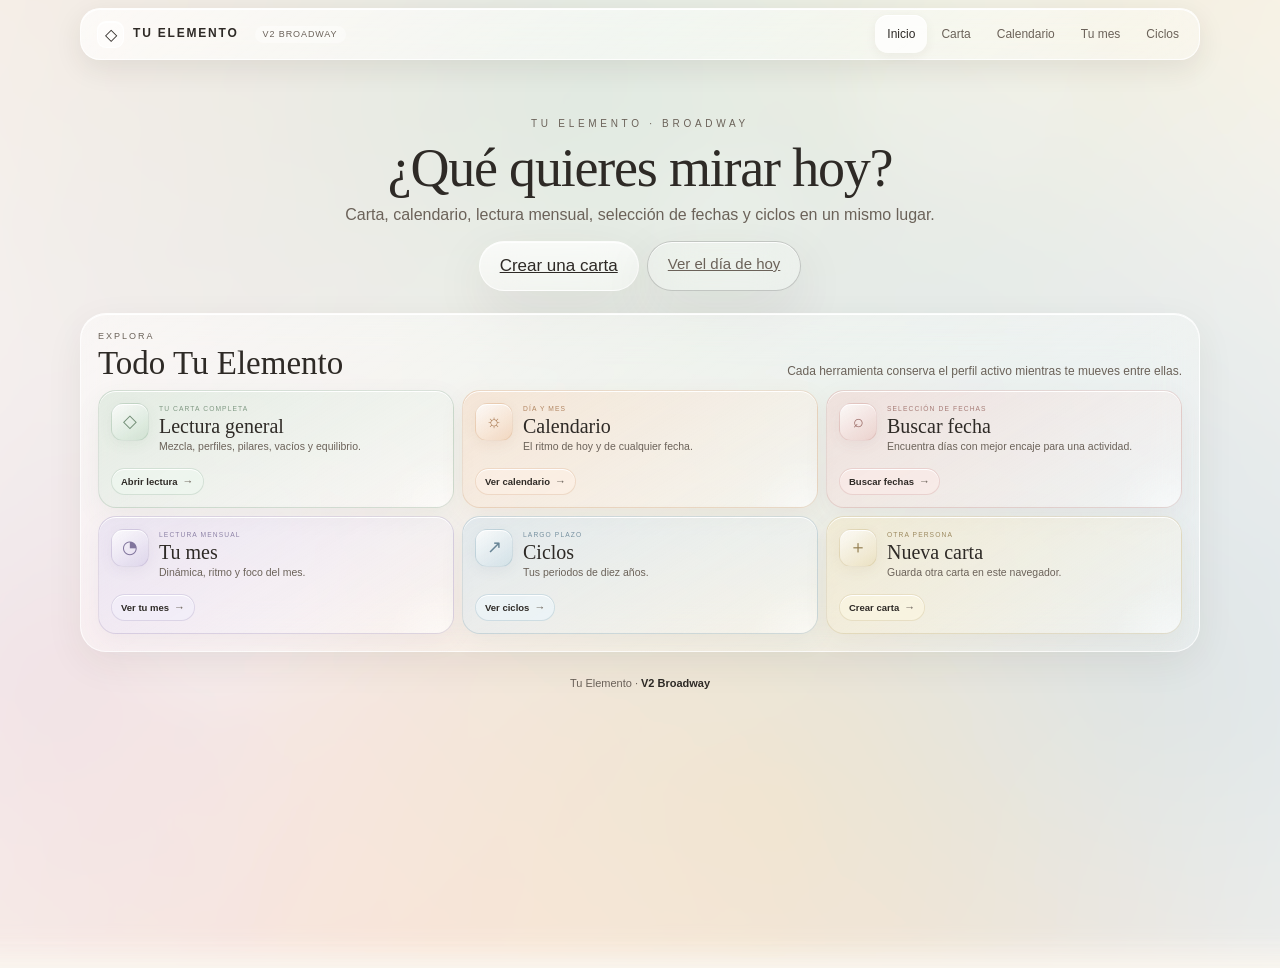
==== commit cdd2eb58: "Broadway: presentar Carta como lectura general" ====
--- a/index.html
+++ b/index.html
@@ -8,11 +8,11 @@
 <meta name="tu-elemento-release" content="V2 Broadway">
 <title>Tu Elemento</title>
 <meta name="description" content="Tu carta, calendario solar chino, lectura mensual, búsqueda de fechas y ciclos en un mismo lugar.">
-<link rel="stylesheet" href="v11/app.css?b=2.0.3-broadway">
-<link rel="stylesheet" href="v11/ecosistema.css?b=2.0.3-broadway">
-<link rel="stylesheet" href="v11/broadway-home.css?b=2.0.3-broadway">
-<link rel="stylesheet" href="v11/broadway-dashboard.css?b=2.0.3-broadway">
-<link rel="stylesheet" href="v11/broadway-colors.css?b=2.0.3-broadway">
+<link rel="stylesheet" href="v11/app.css?b=2.1.0-broadway">
+<link rel="stylesheet" href="v11/ecosistema.css?b=2.1.0-broadway">
+<link rel="stylesheet" href="v11/broadway-home.css?b=2.1.0-broadway">
+<link rel="stylesheet" href="v11/broadway-dashboard.css?b=2.1.0-broadway">
+<link rel="stylesheet" href="v11/broadway-colors.css?b=2.1.0-broadway">
 </head>
 <body class="broadwayHome">
 <div id="fondo" aria-hidden="true"></div>
@@ -38,7 +38,7 @@
   <section class="bwSeccion bwSeccionHerramientas">
     <div class="bwSeccionCab"><div><p class="mini">Explora</p><h2>Todo Tu Elemento</h2></div><p>Cada herramienta conserva el perfil activo mientras te mueves entre ellas.</p></div>
     <div class="bwHerramientas">
-      <a class="bwTool" data-tool="carta" href="carta.html"><span class="bwToolIcon">◇</span><span class="bwToolTexto"><span class="tag">Tu lectura base</span><h3>Carta</h3><p>Elemento, pilares, vacíos y balance.</p></span><span class="abrir">Abrir carta</span></a>
+      <a class="bwTool" data-tool="carta" href="carta.html"><span class="bwToolIcon">◇</span><span class="bwToolTexto"><span class="tag">Tu carta completa</span><h3>Lectura general</h3><p>Mezcla, perfiles, pilares, vacíos y equilibrio.</p></span><span class="abrir">Abrir lectura</span></a>
       <a class="bwTool" data-tool="calendario" href="calendario.html"><span class="bwToolIcon">☼</span><span class="bwToolTexto"><span class="tag">Día y mes</span><h3>Calendario</h3><p>El ritmo de hoy y de cualquier fecha.</p></span><span class="abrir">Ver calendario</span></a>
       <a class="bwTool bwToolDestacado" data-tool="buscar" href="calendario.html?vista=buscar"><span class="bwToolIcon">⌕</span><span class="bwToolTexto"><span class="tag">Selección de fechas</span><h3>Buscar fecha</h3><p>Encuentra días con mejor encaje para una actividad.</p></span><span class="abrir">Buscar fechas</span></a>
       <a class="bwTool" data-tool="mes" href="mes.html"><span class="bwToolIcon">◔</span><span class="bwToolTexto"><span class="tag">Lectura mensual</span><h3>Tu mes</h3><p>Dinámica, ritmo y foco del mes.</p></span><span class="abrir">Ver tu mes</span></a>
@@ -48,13 +48,13 @@
   </section>
   <p class="bwPie">Tu Elemento · <b>V2 Broadway</b></p>
 </main>
-<script src="v11/release.js?b=2.0.3-broadway"></script>
-<script src="v11/acuarela.js?b=2.0.3-broadway"></script>
-<script src="v11/zonas.js?b=2.0.3-broadway"></script>
-<script src="v11/motor.js?b=2.0.3-broadway"></script>
-<script src="v11/traduccion.js?b=2.0.3-broadway"></script>
-<script src="v11/base.js?b=2.0.3-broadway"></script>
-<script src="v11/ecosistema.js?b=2.0.3-broadway"></script>
-<script src="v11/broadway-home.js?b=2.0.3-broadway"></script>
+<script src="v11/release.js?b=2.1.0-broadway"></script>
+<script src="v11/acuarela.js?b=2.1.0-broadway"></script>
+<script src="v11/zonas.js?b=2.1.0-broadway"></script>
+<script src="v11/motor.js?b=2.1.0-broadway"></script>
+<script src="v11/traduccion.js?b=2.1.0-broadway"></script>
+<script src="v11/base.js?b=2.1.0-broadway"></script>
+<script src="v11/ecosistema.js?b=2.1.0-broadway"></script>
+<script src="v11/broadway-home.js?b=2.1.0-broadway"></script>
 </body>
 </html>
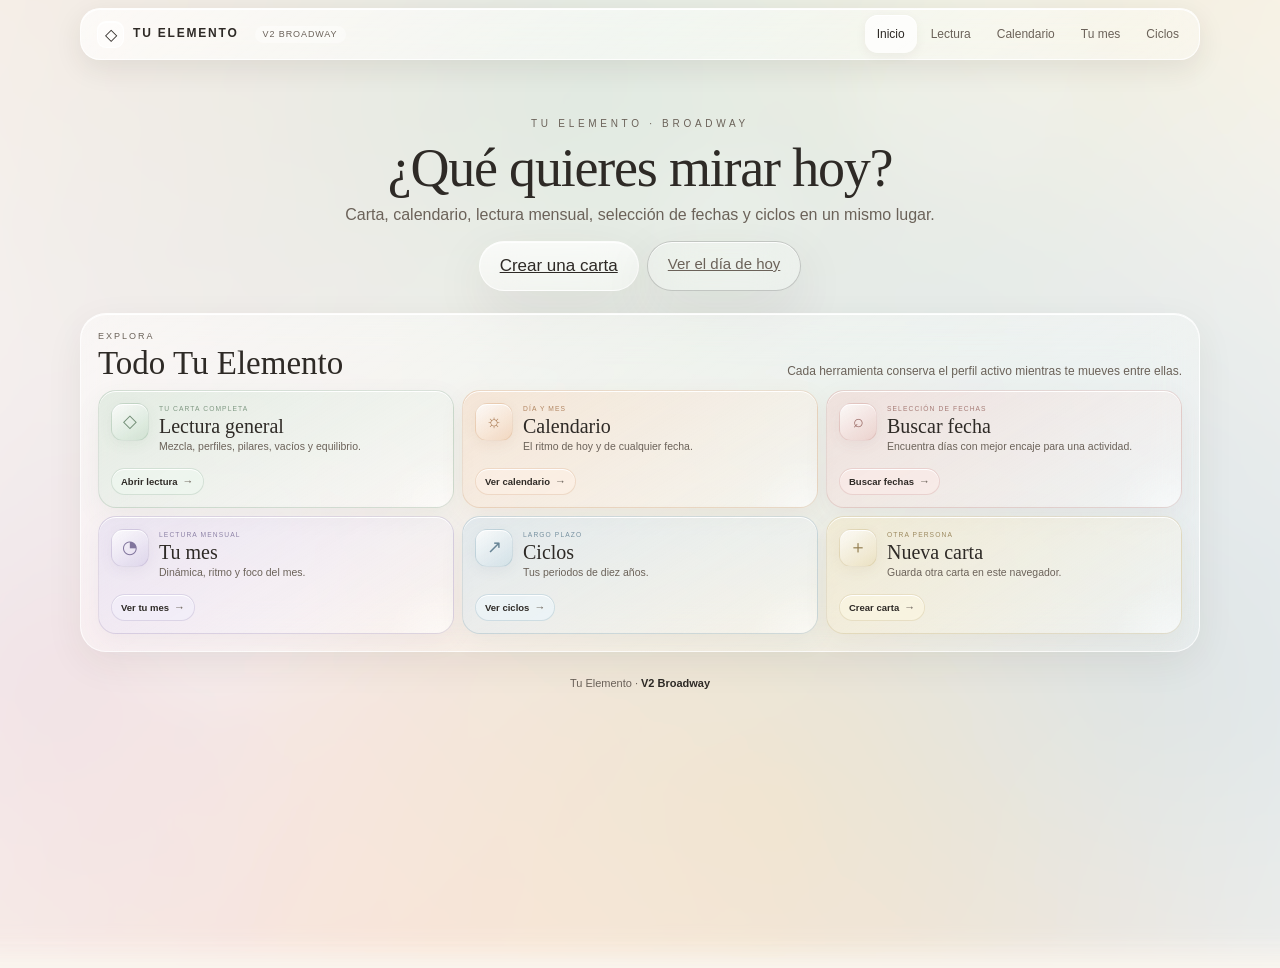
==== commit af470800: "Broadway 2.1.1: expose general reading on home" ====
--- a/index.html
+++ b/index.html
@@ -7,12 +7,12 @@
 <meta name="theme-color" content="#FBF7F0">
 <meta name="tu-elemento-release" content="V2 Broadway">
 <title>Tu Elemento</title>
-<meta name="description" content="Tu carta, calendario solar chino, lectura mensual, búsqueda de fechas y ciclos en un mismo lugar.">
-<link rel="stylesheet" href="v11/app.css?b=2.1.0-broadway">
-<link rel="stylesheet" href="v11/ecosistema.css?b=2.1.0-broadway">
-<link rel="stylesheet" href="v11/broadway-home.css?b=2.1.0-broadway">
-<link rel="stylesheet" href="v11/broadway-dashboard.css?b=2.1.0-broadway">
-<link rel="stylesheet" href="v11/broadway-colors.css?b=2.1.0-broadway">
+<meta name="description" content="Lectura general, calendario solar chino, lectura mensual, búsqueda de fechas y ciclos en un mismo lugar.">
+<link rel="stylesheet" href="v11/app.css?b=2.1.1-broadway">
+<link rel="stylesheet" href="v11/ecosistema.css?b=2.1.1-broadway">
+<link rel="stylesheet" href="v11/broadway-home.css?b=2.1.1-broadway">
+<link rel="stylesheet" href="v11/broadway-dashboard.css?b=2.1.1-broadway">
+<link rel="stylesheet" href="v11/broadway-colors.css?b=2.1.1-broadway">
 </head>
 <body class="broadwayHome">
 <div id="fondo" aria-hidden="true"></div>
@@ -20,7 +20,7 @@
   <header class="bwHero">
     <p class="bwKicker">Tu Elemento · Broadway</p>
     <h1 id="bwTitulo">¿Qué quieres mirar hoy?</h1>
-    <p class="bwIntro" id="bwIntro">Tu carta y tus herramientas viven ahora en un mismo lugar.</p>
+    <p class="bwIntro" id="bwIntro">Tus lecturas y herramientas viven en un mismo lugar.</p>
     <div class="bwHeroAcciones"><a class="btn" href="nueva.html">Crear una carta</a><a class="btn fantasma" data-tool="calendario" href="calendario.html">Ver el día de hoy</a></div>
   </header>
 
@@ -31,7 +31,7 @@
   </a>
 
   <section class="bwSeccion bwSeccionCartas" id="bwSeccionCartas" hidden>
-    <div class="bwSeccionCab"><div><p class="mini">Tus cartas</p><h2>Aquí están tus cartas</h2></div><p>Elige una para abrir su lectura o cambia directamente a una herramienta.</p></div>
+    <div class="bwSeccionCab"><div><p class="mini">Tus cartas</p><h2>Aquí están tus cartas</h2></div><p>Elige una para abrir su lectura o entra directamente a otra herramienta.</p></div>
     <div class="bwCartas" id="bwCartas"></div>
   </section>
 
@@ -48,13 +48,13 @@
   </section>
   <p class="bwPie">Tu Elemento · <b>V2 Broadway</b></p>
 </main>
-<script src="v11/release.js?b=2.1.0-broadway"></script>
-<script src="v11/acuarela.js?b=2.1.0-broadway"></script>
-<script src="v11/zonas.js?b=2.1.0-broadway"></script>
-<script src="v11/motor.js?b=2.1.0-broadway"></script>
-<script src="v11/traduccion.js?b=2.1.0-broadway"></script>
-<script src="v11/base.js?b=2.1.0-broadway"></script>
-<script src="v11/ecosistema.js?b=2.1.0-broadway"></script>
-<script src="v11/broadway-home.js?b=2.1.0-broadway"></script>
+<script src="v11/release.js?b=2.1.1-broadway"></script>
+<script src="v11/acuarela.js?b=2.1.1-broadway"></script>
+<script src="v11/zonas.js?b=2.1.1-broadway"></script>
+<script src="v11/motor.js?b=2.1.1-broadway"></script>
+<script src="v11/traduccion.js?b=2.1.1-broadway"></script>
+<script src="v11/base.js?b=2.1.1-broadway"></script>
+<script src="v11/ecosistema.js?b=2.1.1-broadway"></script>
+<script src="v11/broadway-home.js?b=2.1.1-broadway"></script>
 </body>
 </html>
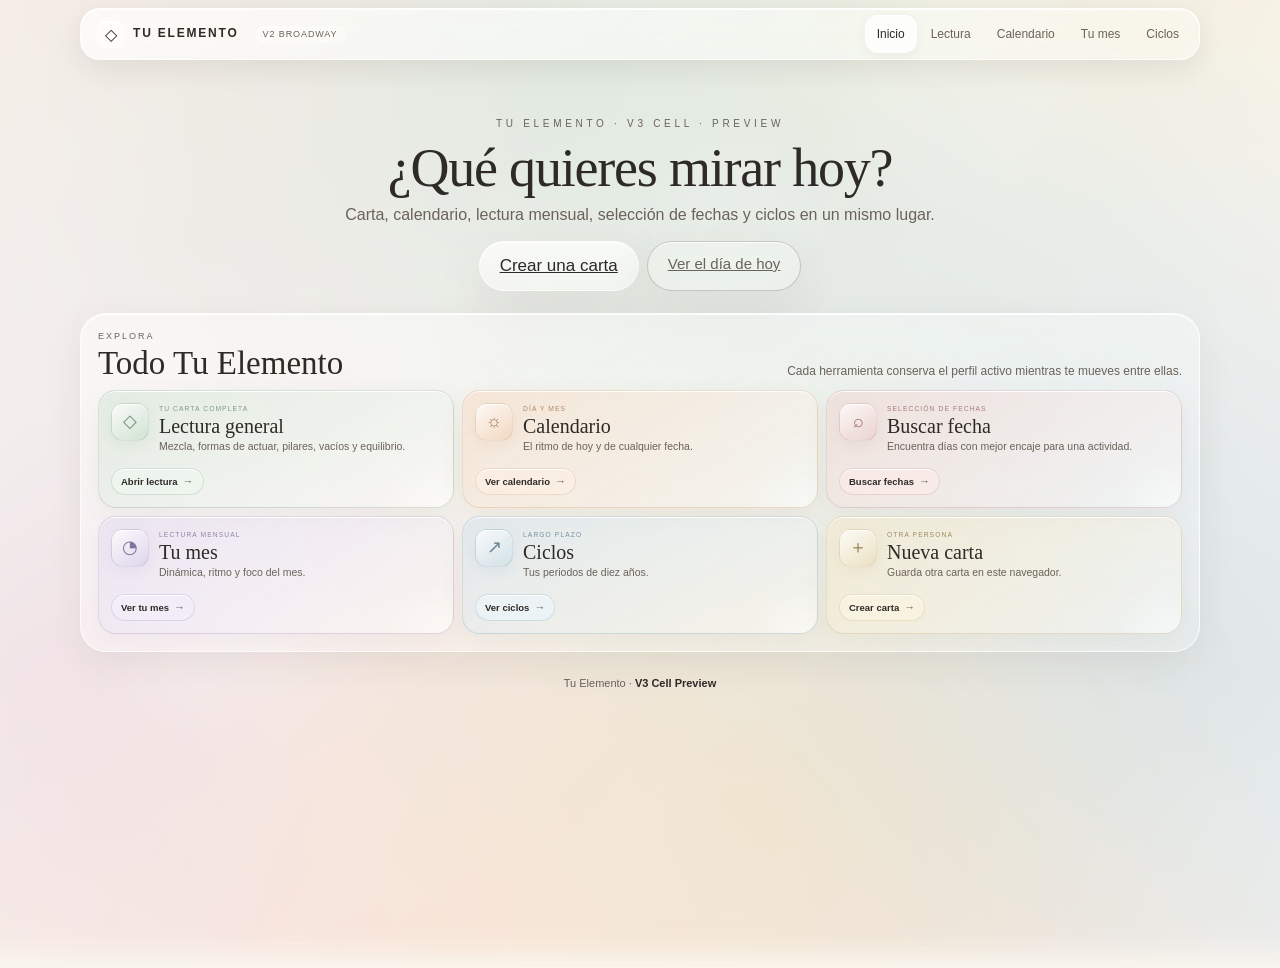
==== commit 3e68abb0: "chore: expose V3 test environment marker" ====
--- a/index.html
+++ b/index.html
@@ -5,9 +5,9 @@
 <meta name="viewport" content="width=device-width,initial-scale=1">
 <meta http-equiv="Cache-Control" content="no-store, no-cache, must-revalidate, max-age=0">
 <meta name="theme-color" content="#FBF7F0">
-<meta name="tu-elemento-release" content="V2 Broadway">
-<title>Tu Elemento</title>
-<meta name="description" content="Lectura general, calendario solar chino, lectura mensual, búsqueda de fechas y ciclos en un mismo lugar.">
+<meta name="tu-elemento-release" content="V3 Cell Preview">
+<title>Tu Elemento — V3 Preview</title>
+<meta name="description" content="Entorno de pruebas de Tu Elemento V3 Cell.">
 <link rel="stylesheet" href="v11/app.css?b=2.1.1-broadway">
 <link rel="stylesheet" href="v11/ecosistema.css?b=2.1.1-broadway">
 <link rel="stylesheet" href="v11/broadway-home.css?b=2.1.1-broadway">
@@ -18,9 +18,9 @@
 <div id="fondo" aria-hidden="true"></div>
 <main>
   <header class="bwHero">
-    <p class="bwKicker">Tu Elemento · Broadway</p>
+    <p class="bwKicker">Tu Elemento · V3 Cell · PREVIEW</p>
     <h1 id="bwTitulo">¿Qué quieres mirar hoy?</h1>
-    <p class="bwIntro" id="bwIntro">Tus lecturas y herramientas viven en un mismo lugar.</p>
+    <p class="bwIntro" id="bwIntro">Entorno de pruebas de la reconstrucción limpia de V3. Los cambios de esta rama aparecerán aquí conforme avancemos.</p>
     <div class="bwHeroAcciones"><a class="btn" href="nueva.html">Crear una carta</a><a class="btn fantasma" data-tool="calendario" href="calendario.html">Ver el día de hoy</a></div>
   </header>
 
@@ -38,7 +38,7 @@
   <section class="bwSeccion bwSeccionHerramientas">
     <div class="bwSeccionCab"><div><p class="mini">Explora</p><h2>Todo Tu Elemento</h2></div><p>Cada herramienta conserva el perfil activo mientras te mueves entre ellas.</p></div>
     <div class="bwHerramientas">
-      <a class="bwTool" data-tool="carta" href="carta.html"><span class="bwToolIcon">◇</span><span class="bwToolTexto"><span class="tag">Tu carta completa</span><h3>Lectura general</h3><p>Mezcla, perfiles, pilares, vacíos y equilibrio.</p></span><span class="abrir">Abrir lectura</span></a>
+      <a class="bwTool" data-tool="carta" href="carta.html"><span class="bwToolIcon">◇</span><span class="bwToolTexto"><span class="tag">Tu carta completa</span><h3>Lectura general</h3><p>Mezcla, formas de actuar, pilares, vacíos y equilibrio.</p></span><span class="abrir">Abrir lectura</span></a>
       <a class="bwTool" data-tool="calendario" href="calendario.html"><span class="bwToolIcon">☼</span><span class="bwToolTexto"><span class="tag">Día y mes</span><h3>Calendario</h3><p>El ritmo de hoy y de cualquier fecha.</p></span><span class="abrir">Ver calendario</span></a>
       <a class="bwTool bwToolDestacado" data-tool="buscar" href="calendario.html?vista=buscar"><span class="bwToolIcon">⌕</span><span class="bwToolTexto"><span class="tag">Selección de fechas</span><h3>Buscar fecha</h3><p>Encuentra días con mejor encaje para una actividad.</p></span><span class="abrir">Buscar fechas</span></a>
       <a class="bwTool" data-tool="mes" href="mes.html"><span class="bwToolIcon">◔</span><span class="bwToolTexto"><span class="tag">Lectura mensual</span><h3>Tu mes</h3><p>Dinámica, ritmo y foco del mes.</p></span><span class="abrir">Ver tu mes</span></a>
@@ -46,7 +46,7 @@
       <a class="bwTool" data-tool="nueva" href="nueva.html"><span class="bwToolIcon">＋</span><span class="bwToolTexto"><span class="tag">Otra persona</span><h3>Nueva carta</h3><p>Guarda otra carta en este navegador.</p></span><span class="abrir">Crear carta</span></a>
     </div>
   </section>
-  <p class="bwPie">Tu Elemento · <b>V2 Broadway</b></p>
+  <p class="bwPie">Tu Elemento · <b>V3 Cell Preview</b></p>
 </main>
 <script src="v11/release.js?b=2.1.1-broadway"></script>
 <script src="v11/acuarela.js?b=2.1.1-broadway"></script>
